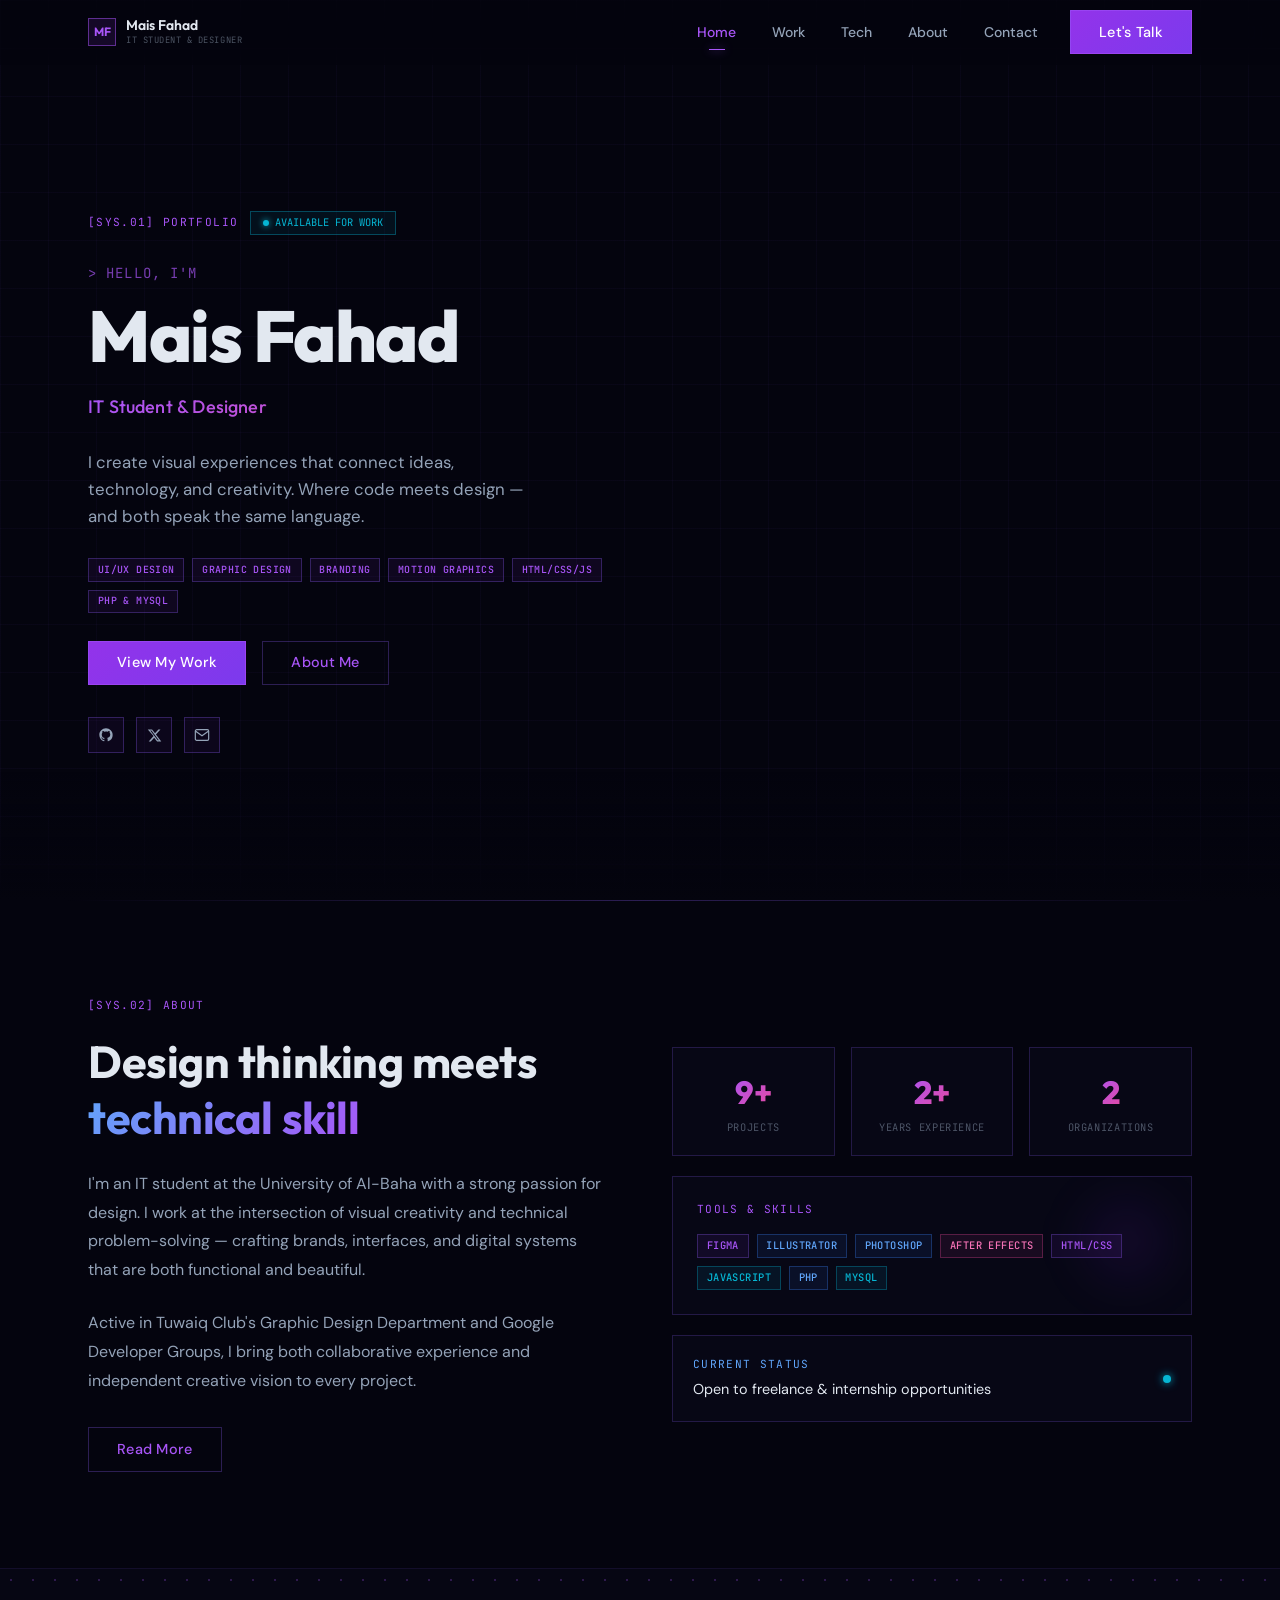
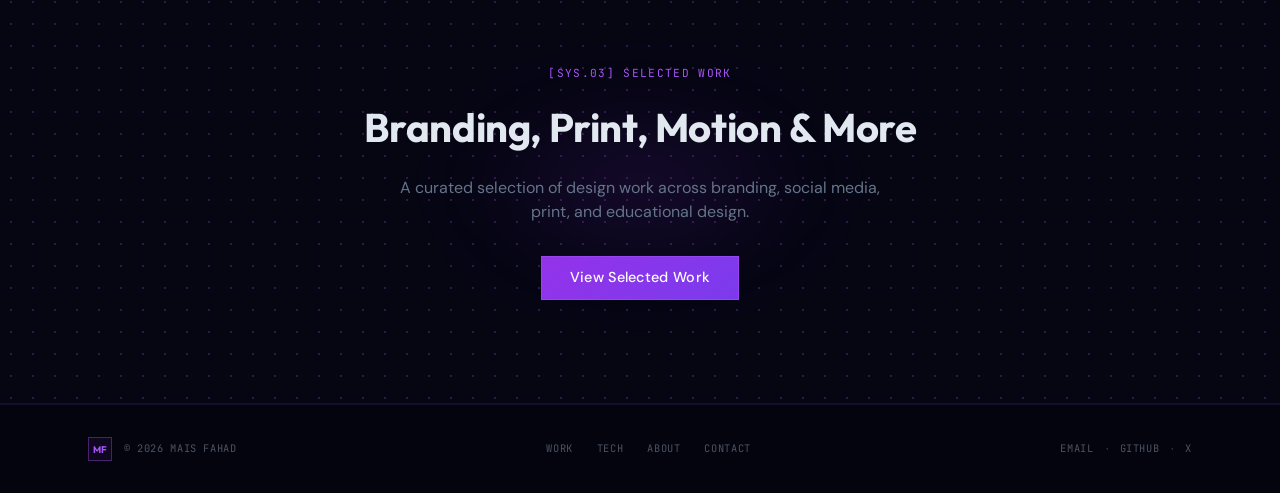
==== index.html @ eadaa285 "first" ====
<!DOCTYPE html>
<html lang="en">
  <head>
    <meta charset="UTF-8" />
    <meta name="viewport" content="width=device-width, initial-scale=1.0" />
    <title>Mais Fahad — IT Student & Designer</title>
    <link rel="stylesheet" href="css/style.css" />
  </head>
  <body data-page="home">
    <div class="site">
      <!-- Very subtle pixel grid over entire site -->
      <div class="site-grid" aria-hidden="true"></div>

      <!-- ===== NAVIGATION ===== -->
      <header class="nav" id="nav">
        <nav class="nav__inner">
          <a href="index.html" class="nav__logo">
            <div class="nav__logo-mark"><span>MF</span></div>
            <div class="nav__logo-text">
              <span class="nav__logo-name">Mais Fahad</span>
              <span class="label-mono nav__logo-role">IT STUDENT &amp; DESIGNER</span>
            </div>
          </a>

          <!-- Desktop links -->
          <div class="nav__links">
            <a href="index.html" class="nav__link is-active">Home</a>
            <a href="work.html" class="nav__link">Work</a>
            <a href="tech.html" class="nav__link">Tech</a>
            <a href="about.html" class="nav__link">About</a>
            <a href="contact.html" class="nav__link">Contact</a>
            <a href="contact.html" class="btn-primary nav__cta">Let's Talk</a>
          </div>

          <!-- Mobile hamburger -->
          <button class="nav__toggle" id="nav-toggle" aria-label="Toggle menu" aria-expanded="false" aria-controls="mobile-menu" type="button">
            <span class="nav__toggle-bar"></span>
            <span class="nav__toggle-bar"></span>
            <span class="nav__toggle-bar"></span>
          </button>
        </nav>

        <!-- Mobile menu (opened by the hamburger) -->
        <div class="nav__mobile" id="mobile-menu">
          <a href="index.html" class="nav__mobile-link is-active">Home</a>
          <a href="work.html" class="nav__mobile-link">Work</a>
          <a href="tech.html" class="nav__mobile-link">Tech</a>
          <a href="about.html" class="nav__mobile-link">About</a>
          <a href="contact.html" class="nav__mobile-link">Contact</a>
        </div>
      </header>

      <!-- ===== PAGE CONTENT ===== -->
      <main class="site-main page-enter">
<!-- ===== HERO ===== -->
<section class="home-hero">
  <div class="home-hero__inner">
    <!-- Left: text -->
    <div class="home-hero__text">
      <div class="home-hero__eyebrow">
        <span class="section-label">[SYS.01] PORTFOLIO</span>
        <span class="home-hero__badge">
          <span class="home-hero__badge-dot"></span>
          AVAILABLE FOR WORK
        </span>
      </div>

      <div>
        <div class="home-hero__hello">&gt; HELLO, I'M</div>
        <h1 class="home-hero__title">Mais Fahad</h1>
        <div class="home-hero__role">IT Student &amp; Designer</div>
      </div>

      <p class="home-hero__intro">
        I create visual experiences that connect ideas, technology, and creativity.
        Where code meets design — and both speak the same language.
      </p>

      <div class="home-hero__skills">
          <span class="tag home-hero__skill">UI/UX Design</span>
          <span class="tag home-hero__skill">Graphic Design</span>
          <span class="tag home-hero__skill">Branding</span>
          <span class="tag home-hero__skill">Motion Graphics</span>
          <span class="tag home-hero__skill">HTML/CSS/JS</span>
          <span class="tag home-hero__skill">PHP &amp; MySQL</span>
      </div>

      <div class="home-hero__actions">
        <a href="work.html" class="btn-primary">View My Work</a>
        <a href="about.html" class="btn-ghost">About Me</a>
      </div>

      <div class="home-hero__socials">
        <a href="https://github.com/miishooo" target="_blank" rel="noopener noreferrer" aria-label="GitHub" class="home-social">
          <svg width="16" height="16" viewBox="0 0 24 24" fill="currentColor">
            <path d="M12 2C6.48 2 2 6.48 2 12c0 4.42 2.87 8.17 6.84 9.49.5.09.68-.22.68-.48v-1.7c-2.78.6-3.37-1.34-3.37-1.34-.46-1.16-1.11-1.47-1.11-1.47-.91-.62.07-.61.07-.61 1 .07 1.53 1.03 1.53 1.03.89 1.52 2.34 1.08 2.91.83.09-.65.35-1.08.63-1.33-2.22-.25-4.55-1.11-4.55-4.94 0-1.09.39-1.98 1.03-2.68-.1-.25-.45-1.27.1-2.64 0 0 .84-.27 2.75 1.02A9.56 9.56 0 0 1 12 6.8c.85 0 1.71.11 2.51.33 1.91-1.29 2.75-1.02 2.75-1.02.55 1.37.2 2.39.1 2.64.64.7 1.03 1.59 1.03 2.68 0 3.84-2.34 4.68-4.57 4.93.36.31.68.92.68 1.85v2.74c0 .27.18.58.69.48A10.01 10.01 0 0 0 22 12c0-5.52-4.48-10-10-10z" />
          </svg>
        </a>
        <a href="https://x.com/it_miso07?s=11" target="_blank" rel="noopener noreferrer" aria-label="X (Twitter)" class="home-social">
          <svg width="15" height="15" viewBox="0 0 24 24" fill="currentColor">
            <path d="M18.244 2.25h3.308l-7.227 8.26 8.502 11.24H16.17l-4.714-6.231-5.401 6.231H2.742l7.73-8.835L1.254 2.25H8.08l4.713 6.231zm-1.161 17.52h1.833L7.084 4.126H5.117z" />
          </svg>
        </a>
        <a href="mailto:maeesfahad@gmail.com" target="_blank" rel="noopener noreferrer" aria-label="Email" class="home-social">
          <svg width="16" height="16" viewBox="0 0 24 24" fill="none" stroke="currentColor" stroke-width="1.8">
            <path d="M4 4h16c1.1 0 2 .9 2 2v12c0 1.1-.9 2-2 2H4c-1.1 0-2-.9-2-2V6c0-1.1.9-2 2-2z" />
            <polyline points="22,6 12,13 2,6" />
          </svg>
        </a>
      </div>
    </div>

    <!-- Right: halftone composition (hidden below 1024px) -->
    <div class="home-hero__art">
      <div class="blob" aria-hidden="true">
        <div class="blob__orb blob__orb--hero-1"></div>
        <div class="blob__orb blob__orb--hero-2"></div>
        <div class="blob__orb blob__orb--hero-3"></div>
        <div class="blob__orb blob__orb--hero-4"></div>
        <div class="blob__dots"></div>
        <svg class="blob__art" viewBox="0 0 600 600" preserveAspectRatio="xMidYMid slice" fill="none">
          <!-- Crosshair top-right -->
          <g stroke="rgba(168,85,247,0.45)" stroke-width="0.8">
            <circle cx="470" cy="110" r="18" />
            <line x1="448" y1="110" x2="436" y2="110" />
            <line x1="492" y1="110" x2="504" y2="110" />
            <line x1="470" y1="88" x2="470" y2="76" />
            <line x1="470" y1="132" x2="470" y2="144" />
          </g>
          <!-- Crosshair bottom-left -->
          <g stroke="rgba(59,130,246,0.35)" stroke-width="0.8">
            <circle cx="80" cy="490" r="12" />
            <line x1="64" y1="490" x2="56" y2="490" />
            <line x1="96" y1="490" x2="104" y2="490" />
            <line x1="80" y1="474" x2="80" y2="466" />
            <line x1="80" y1="506" x2="80" y2="514" />
          </g>
          <!-- Corner brackets -->
          <g stroke="rgba(236,72,153,0.4)" stroke-width="0.8">
            <polyline points="120,60 96,60 96,90" />
            <polyline points="510,420 534,420 534,450" />
          </g>
          <!-- Coordinate labels -->
          <text x="102" y="56" fill="rgba(168,85,247,0.45)" font-size="7.5" font-family="JetBrains Mono, monospace">[24.68°N // 46.72°E]</text>
          <text x="536" y="418" fill="rgba(236,72,153,0.4)" font-size="7.5" font-family="JetBrains Mono, monospace">SYS.ID_MF.01</text>
          <text x="86" y="522" fill="rgba(59,130,246,0.35)" font-size="7.5" font-family="JetBrains Mono, monospace">INIT::DESIGN</text>
          <!-- Plus accents -->
          <g stroke="rgba(251,191,36,0.55)" stroke-width="1.5">
            <line x1="215" y1="530" x2="225" y2="530" />
            <line x1="220" y1="525" x2="220" y2="535" />
          </g>
          <g stroke="rgba(249,115,22,0.5)" stroke-width="1.5">
            <line x1="545" y1="220" x2="555" y2="220" />
            <line x1="550" y1="215" x2="550" y2="225" />
          </g>
          <g stroke="rgba(251,191,36,0.4)" stroke-width="1.5">
            <line x1="38" y1="160" x2="46" y2="160" />
            <line x1="42" y1="156" x2="42" y2="164" />
          </g>
          <!-- Thin structural lines -->
          <line x1="0" y1="310" x2="60" y2="310" stroke="rgba(139,92,246,0.12)" stroke-width="1" />
          <line x1="540" y1="310" x2="600" y2="310" stroke="rgba(139,92,246,0.12)" stroke-width="1" />
          <line x1="460" y1="0" x2="460" y2="60" stroke="rgba(59,130,246,0.12)" stroke-width="1" />
          <line x1="460" y1="540" x2="460" y2="600" stroke="rgba(59,130,246,0.12)" stroke-width="1" />
          <!-- Small dots -->
          <circle cx="350" cy="540" r="2" fill="rgba(168,85,247,0.4)" />
          <circle cx="360" cy="540" r="2" fill="rgba(236,72,153,0.35)" />
          <circle cx="370" cy="540" r="2" fill="rgba(59,130,246,0.3)" />
          <circle cx="50" cy="260" r="2" fill="rgba(249,115,22,0.45)" />
        </svg>
      </div>

    </div>
  </div>

  <!-- Bottom fade -->
  <div class="home-hero__fade" aria-hidden="true"></div>
</section>

<!-- ===== DIVIDER ===== -->
<div class="thin-divider home-divider"></div>

<!-- ===== ABOUT PREVIEW ===== -->
<section class="home-about">
  <div class="home-about__grid">
    <div>
      <div class="section-label home-about__label">[SYS.02] ABOUT</div>
      <h2 class="home-heading home-about__title">
        Design thinking meets
        <span class="gradient-text-blue">technical skill</span>
      </h2>
      <p class="home-about__text home-about__text--first">
        I'm an IT student at the University of Al-Baha with a strong passion for design.
        I work at the intersection of visual creativity and technical problem-solving —
        crafting brands, interfaces, and digital systems that are both functional and beautiful.
      </p>
      <p class="home-about__text home-about__text--last">
        Active in Tuwaiq Club's Graphic Design Department and Google Developer Groups,
        I bring both collaborative experience and independent creative vision to every project.
      </p>
      <a href="about.html" class="btn-ghost home-about__more">Read More</a>
    </div>

    <!-- Stats + skills side -->
    <div class="home-about__side">
      <div class="home-stats">
          <div class="neon-card home-stat">
            <span class="home-stat__value">9+</span>
            <span class="label-mono">PROJECTS</span>
          </div>
          <div class="neon-card home-stat">
            <span class="home-stat__value">2+</span>
            <span class="label-mono">YEARS EXPERIENCE</span>
          </div>
          <div class="neon-card home-stat">
            <span class="home-stat__value">2</span>
            <span class="label-mono">ORGANIZATIONS</span>
          </div>
      </div>

      <div class="neon-card home-tools">
        <div class="home-tools__glow" aria-hidden="true"></div>
        <div class="section-label home-tools__label">TOOLS &amp; SKILLS</div>
        <div class="home-tools__list">
            <span class="tag">Figma</span>
            <span class="tag tag-blue">Illustrator</span>
            <span class="tag tag-blue">Photoshop</span>
            <span class="tag tag-pink">After Effects</span>
            <span class="tag">HTML/CSS</span>
            <span class="tag tag-cyan">JavaScript</span>
            <span class="tag tag-blue">PHP</span>
            <span class="tag tag-cyan">MySQL</span>
        </div>
      </div>

      <div class="neon-card neon-card-blue home-status">
        <div>
          <div class="section-label home-status__label">CURRENT STATUS</div>
          <span class="home-status__text">Open to freelance &amp; internship opportunities</span>
        </div>
        <div class="home-status__dot"></div>
      </div>
    </div>
  </div>
</section>

<!-- ===== WORK PREVIEW CTA ===== -->
<section class="home-cta">
  <div class="home-cta__dots" aria-hidden="true"></div>
  <div class="home-cta__glow" aria-hidden="true"></div>
  <div class="home-cta__inner">
    <div class="section-label home-cta__label">[SYS.03] SELECTED WORK</div>
    <h2 class="home-heading home-cta__title">Branding, Print, Motion &amp; More</h2>
    <p class="home-cta__text">
      A curated selection of design work across branding, social media, print, and educational design.
    </p>
    <a href="work.html" class="btn-primary home-cta__button">View Selected Work</a>
  </div>
</section>
      </main>

      <!-- ===== FOOTER ===== -->
      <footer class="footer">
        <div class="footer__inner">
          <div class="footer__brand">
            <div class="footer__logo-mark"><span>MF</span></div>
            <span class="label-mono">© 2026 MAIS FAHAD</span>
          </div>

          <div class="footer__nav">
            <a href="work.html" class="label-mono">WORK</a>
            <a href="tech.html" class="label-mono">TECH</a>
            <a href="about.html" class="label-mono">ABOUT</a>
            <a href="contact.html" class="label-mono">CONTACT</a>
          </div>

          <div class="footer__social">
            <a href="mailto:maeesfahad@gmail.com" class="label-mono">EMAIL</a>
            <span class="footer__sep">·</span>
            <a href="https://github.com/miishooo" target="_blank" rel="noopener noreferrer" class="label-mono">GITHUB</a>
            <span class="footer__sep">·</span>
            <a href="https://x.com/it_miso07?s=11" target="_blank" rel="noopener noreferrer" class="label-mono">X</a>
          </div>
        </div>
      </footer>
    </div>

    <script src="js/script.js"></script>
  </body>
</html>
---- css/style.css ----
/* ==========================================================================
   MAIS FAHAD — PORTFOLIO
   Single stylesheet for every page.

   TABLE OF CONTENTS
   1. Fonts
   2. Design tokens (colors, fonts)  <- edit colors here
   3. Reset
   4. Base elements
   5. Shared components (cards, buttons, tags, labels, gradients, halftone)
   6. Layout shell (site wrapper, nav, footer, halftone blob)
   7. Page: Home
   8. Page: Work
   9. Page: Project (case study)
  10. Page: Tech
  11. Page: About
  12. Page: Contact
  13. Page: 404
   ========================================================================== */

/* 1. FONTS ================================================================ */
@import url('https://fonts.googleapis.com/css2?family=Outfit:wght@300;400;500;600;700;800&family=DM+Sans:opsz,wght@9..40,300;9..40,400;9..40,500;9..40,600&family=JetBrains+Mono:wght@400;500&display=swap');

/* 2. DESIGN TOKENS ======================================================== */
:root {
  --font-display: 'Outfit', sans-serif;
  --font-sans: 'DM Sans', sans-serif;
  --font-mono: 'JetBrains Mono', monospace;

  --color-bg: #04040e;
  --color-surface: #090919;
  --color-surface-2: #0e0e24;

  --color-purple: #9333ea;
  --color-purple-light: #a855f7;
  --color-pink: #ec4899;
  --color-pink-light: #f472b6;
  --color-blue: #3b82f6;
  --color-blue-light: #60a5fa;
  --color-cyan: #06b6d4;
  --color-orange: #f97316;
  --color-yellow: #fbbf24;

  --color-text: #e2e8f0;
  --color-dim: #94a3b8;
  --color-muted: #475569;
  --color-border: #1e1b40;

  --ease-default: cubic-bezier(0.4, 0, 0.2, 1);
}

/* Project color themes. Add a matching selector here when adding a new color
   to the project data. JavaScript selects themes without writing inline CSS. */
[data-c1="#9333ea"] { --c1: #9333ea; --c1-rgb: 147, 51, 234; }
[data-c1="#3b82f6"] { --c1: #3b82f6; --c1-rgb: 59, 130, 246; }
[data-c1="#7c3aed"] { --c1: #7c3aed; --c1-rgb: 124, 58, 237; }
[data-c1="#f97316"] { --c1: #f97316; --c1-rgb: 249, 115, 22; }
[data-c1="#a855f7"] { --c1: #a855f7; --c1-rgb: 168, 85, 247; }
[data-c1="#ec4899"] { --c1: #ec4899; --c1-rgb: 236, 72, 153; }
[data-c1="#06b6d4"] { --c1: #06b6d4; --c1-rgb: 6, 182, 212; }
[data-c2="#ec4899"] { --c2: #ec4899; --c2-rgb: 236, 72, 153; }
[data-c2="#06b6d4"] { --c2: #06b6d4; --c2-rgb: 6, 182, 212; }
[data-c2="#3b82f6"] { --c2: #3b82f6; --c2-rgb: 59, 130, 246; }
[data-c2="#fbbf24"] { --c2: #fbbf24; --c2-rgb: 251, 191, 36; }
[data-c2="#a855f7"] { --c2: #a855f7; --c2-rgb: 168, 85, 247; }
[data-c2="#9333ea"] { --c2: #9333ea; --c2-rgb: 147, 51, 234; }
[data-o="#9333ea"] { --o: #9333ea; --o-rgb: 147, 51, 234; }
[data-o="#3b82f6"] { --o: #3b82f6; --o-rgb: 59, 130, 246; }
[data-o="#06b6d4"] { --o: #06b6d4; --o-rgb: 6, 182, 212; }
[data-accent="#9333ea"] { --accent: #9333ea; --accent-rgb: 147, 51, 234; }
[data-accent="#3b82f6"] { --accent: #3b82f6; --accent-rgb: 59, 130, 246; }
[data-accent="#7c3aed"] { --accent: #7c3aed; --accent-rgb: 124, 58, 237; }
[data-accent="#f97316"] { --accent: #f97316; --accent-rgb: 249, 115, 22; }
[data-accent="#a855f7"] { --accent: #a855f7; --accent-rgb: 168, 85, 247; }
[data-accent="#ec4899"] { --accent: #ec4899; --accent-rgb: 236, 72, 153; }
[data-accent="#06b6d4"] { --accent: #06b6d4; --accent-rgb: 6, 182, 212; }
[data-accent="#fbbf24"] { --accent: #fbbf24; --accent-rgb: 251, 191, 36; }
[data-accent="#60a5fa"] { --accent: #60a5fa; --accent-rgb: 96, 165, 250; }
[data-b="#9333ea"] { --b: #9333ea; --b-rgb: 147, 51, 234; }
[data-b="#3b82f6"] { --b: #3b82f6; --b-rgb: 59, 130, 246; }
[data-b="#7c3aed"] { --b: #7c3aed; --b-rgb: 124, 58, 237; }
[data-b="#f97316"] { --b: #f97316; --b-rgb: 249, 115, 22; }
[data-b="#a855f7"] { --b: #a855f7; --b-rgb: 168, 85, 247; }
[data-b="#ec4899"] { --b: #ec4899; --b-rgb: 236, 72, 153; }
[data-b="#06b6d4"] { --b: #06b6d4; --b-rgb: 6, 182, 212; }
[data-b="#7A8C6E"] { --b: #7A8C6E; --b-rgb: 122, 140, 110; }
[data-a="#ec4899"] { --a: #ec4899; --a-rgb: 236, 72, 153; }
[data-a="#06b6d4"] { --a: #06b6d4; --a-rgb: 6, 182, 212; }
[data-a="#3b82f6"] { --a: #3b82f6; --a-rgb: 59, 130, 246; }
[data-a="#fbbf24"] { --a: #fbbf24; --a-rgb: 251, 191, 36; }
[data-a="#a855f7"] { --a: #a855f7; --a-rgb: 168, 85, 247; }
[data-a="#9333ea"] { --a: #9333ea; --a-rgb: 147, 51, 234; }
[data-a="#3D4A32"] { --a: #3D4A32; --a-rgb: 61, 74, 50; }
[data-swatch="#7A8C6E"] { --swatch: #7A8C6E; }
[data-swatch="#D4C4A0"] { --swatch: #D4C4A0; }
[data-swatch="#3D4A32"] { --swatch: #3D4A32; }
[data-swatch="#E8B4A0"] { --swatch: #E8B4A0; }
[data-swatch="#F5EDD8"] { --swatch: #F5EDD8; }

/* 3. RESET ================================================================ */
*,
*::before,
*::after,
::backdrop {
  box-sizing: border-box;
  border: 0 solid;
  margin: 0;
  padding: 0;
}

html {
  -webkit-text-size-adjust: 100%;
  tab-size: 4;
  line-height: 1.5;
  font-family: var(--font-sans);
  -webkit-tap-highlight-color: transparent;
  scroll-behavior: smooth;
}

h1, h2, h3, h4, h5, h6 {
  font-size: inherit;
  font-weight: inherit;
}

a {
  color: inherit;
  text-decoration: inherit;
}

b, strong { font-weight: bolder; }

ol, ul, menu { list-style: none; }

img, svg, video, canvas, audio, iframe, embed, object {
  display: block;
  vertical-align: middle;
}

img, video {
  max-width: 100%;
  height: auto;
}

button, input, select, optgroup, textarea {
  font: inherit;
  font-feature-settings: inherit;
  font-variation-settings: inherit;
  letter-spacing: inherit;
  color: inherit;
  opacity: 1;
  background-color: transparent;
  border-radius: 0;
}

button, input[type='button'], input[type='reset'], input[type='submit'] {
  appearance: button;
}

::placeholder {
  opacity: 1;
  color: color-mix(in oklab, currentcolor 50%, transparent);
}

textarea { resize: vertical; }

[hidden] { display: none !important; }

/* 4. BASE ELEMENTS ======================================================== */
body {
  background-color: #04040e;
  color: #e2e8f0;
  font-family: 'DM Sans', sans-serif;
  -webkit-font-smoothing: antialiased;
  -moz-osx-font-smoothing: grayscale;
  overflow-x: hidden;
}

::-webkit-scrollbar { width: 3px; }
::-webkit-scrollbar-track { background: #04040e; }
::-webkit-scrollbar-thumb {
  background: rgba(147, 51, 234, 0.5);
  border-radius: 2px;
}

/* 5. SHARED COMPONENTS ==================================================== */
.halftone {
  background-image: radial-gradient(circle, rgba(168, 85, 247, 0.38) 1px, transparent 1px);
  background-size: 20px 20px;
}

.halftone-sm {
  background-image: radial-gradient(circle, rgba(168, 85, 247, 0.25) 1px, transparent 1px);
  background-size: 13px 13px;
}

.halftone-blue {
  background-image: radial-gradient(circle, rgba(59, 130, 246, 0.3) 1px, transparent 1px);
  background-size: 16px 16px;
}

.halftone-pink {
  background-image: radial-gradient(circle, rgba(236, 72, 153, 0.25) 1px, transparent 1px);
  background-size: 18px 18px;
}

.pixel-grid {
  background-image:
    linear-gradient(rgba(139, 92, 246, 0.05) 1px, transparent 1px),
    linear-gradient(90deg, rgba(139, 92, 246, 0.05) 1px, transparent 1px);
  background-size: 48px 48px;
}

.scanlines::after {
  content: '';
  position: absolute;
  inset: 0;
  background: repeating-linear-gradient(
    0deg,
    transparent,
    transparent 3px,
    rgba(0, 0, 0, 0.05) 3px,
    rgba(0, 0, 0, 0.05) 4px
  );
  pointer-events: none;
  z-index: 1;
}

.neon-card {
  border: 1px solid rgba(139, 92, 246, 0.22);
  background: rgba(9, 9, 25, 0.75);
  backdrop-filter: blur(4px);
  transition: border-color 0.3s ease, box-shadow 0.3s ease;
}

.neon-card:hover {
  border-color: rgba(168, 85, 247, 0.5);
  box-shadow: 0 0 28px rgba(147, 51, 234, 0.14), inset 0 0 28px rgba(147, 51, 234, 0.04);
}

.neon-card-pink:hover {
  border-color: rgba(236, 72, 153, 0.5);
  box-shadow: 0 0 28px rgba(236, 72, 153, 0.14), inset 0 0 28px rgba(236, 72, 153, 0.04);
}

.neon-card-blue:hover {
  border-color: rgba(59, 130, 246, 0.5);
  box-shadow: 0 0 28px rgba(59, 130, 246, 0.14), inset 0 0 28px rgba(59, 130, 246, 0.04);
}

.btn-primary {
  background: linear-gradient(135deg, #9333ea 0%, #7c3aed 100%);
  border: 1px solid rgba(168, 85, 247, 0.5);
  color: #fff;
  font-family: 'DM Sans', sans-serif;
  font-weight: 500;
  padding: 0.65rem 1.75rem;
  font-size: 0.9rem;
  letter-spacing: 0.02em;
  transition: all 0.25s ease;
  position: relative;
  overflow: hidden;
}

.btn-primary::after {
  content: '';
  position: absolute;
  inset: 0;
  background: linear-gradient(135deg, transparent 0%, rgba(255, 255, 255, 0.07) 100%);
  opacity: 0;
  transition: opacity 0.25s ease;
}

.btn-primary:hover {
  box-shadow: 0 0 20px rgba(147, 51, 234, 0.45), 0 0 40px rgba(147, 51, 234, 0.2);
  transform: translateY(-1px);
}

.btn-primary:hover::after { opacity: 1; }

.btn-ghost {
  border: 1px solid rgba(139, 92, 246, 0.3);
  color: #a855f7;
  background: transparent;
  font-family: 'DM Sans', sans-serif;
  font-weight: 500;
  padding: 0.65rem 1.75rem;
  font-size: 0.9rem;
  letter-spacing: 0.02em;
  transition: all 0.25s ease;
}

.btn-ghost:hover {
  border-color: rgba(168, 85, 247, 0.6);
  background: rgba(147, 51, 234, 0.1);
  box-shadow: 0 0 16px rgba(147, 51, 234, 0.2);
}

.tag {
  font-family: 'JetBrains Mono', monospace;
  font-size: 0.65rem;
  font-weight: 500;
  padding: 0.2rem 0.55rem;
  border: 1px solid rgba(139, 92, 246, 0.3);
  color: #a855f7;
  background: rgba(147, 51, 234, 0.08);
  letter-spacing: 0.04em;
  text-transform: uppercase;
}

.tag-blue {
  border-color: rgba(59, 130, 246, 0.3);
  color: #60a5fa;
  background: rgba(59, 130, 246, 0.08);
}

.tag-pink {
  border-color: rgba(236, 72, 153, 0.3);
  color: #f472b6;
  background: rgba(236, 72, 153, 0.08);
}

.tag-cyan {
  border-color: rgba(6, 182, 212, 0.3);
  color: #06b6d4;
  background: rgba(6, 182, 212, 0.08);
}

.label-mono {
  font-family: 'JetBrains Mono', monospace;
  font-size: 0.65rem;
  color: rgba(148, 163, 184, 0.5);
  letter-spacing: 0.06em;
  text-transform: uppercase;
}

.section-label {
  font-family: 'JetBrains Mono', monospace;
  font-size: 0.7rem;
  color: #a855f7;
  letter-spacing: 0.12em;
  text-transform: uppercase;
}

.gradient-text-purple {
  background: linear-gradient(135deg, #a855f7 0%, #ec4899 100%);
  -webkit-background-clip: text;
  -webkit-text-fill-color: transparent;
  background-clip: text;
}

.gradient-text-blue {
  background: linear-gradient(135deg, #60a5fa 0%, #a855f7 100%);
  -webkit-background-clip: text;
  -webkit-text-fill-color: transparent;
  background-clip: text;
}

.thin-divider {
  height: 1px;
  background: linear-gradient(90deg, transparent, rgba(139, 92, 246, 0.3), transparent);
}

.page-enter { animation: pageEnter 0.4s ease forwards; }

@keyframes pageEnter {
  from { opacity: 0; transform: translateY(12px); }
  to { opacity: 1; transform: translateY(0); }
}

@keyframes pulse {
  0%, 100% { opacity: 1; }
  50% { opacity: 0.4; }
}

@keyframes spin {
  to { transform: rotate(360deg); }
}

/* 6. LAYOUT SHELL ========================================================= */
.site {
  min-height: 100vh;
  display: flex;
  flex-direction: column;
  background: #04040e;
}

.site-grid {
  position: fixed;
  inset: 0;
  pointer-events: none;
  z-index: 0;
  background-image:
    linear-gradient(rgba(139, 92, 246, 0.04) 1px, transparent 1px),
    linear-gradient(90deg, rgba(139, 92, 246, 0.04) 1px, transparent 1px);
  background-size: 48px 48px;
}

.site-main {
  position: relative;
  z-index: 10;
  flex: 1 1 0%;
}

/* ---- Nav ---- */
.nav {
  position: fixed;
  top: 0;
  left: 0;
  right: 0;
  z-index: 50;
  background: rgba(4, 4, 14, 0.6);
  backdrop-filter: blur(16px);
  border-bottom: 1px solid transparent;
  transition: all 0.3s var(--ease-default);
}

.nav.is-scrolled {
  background: rgba(4, 4, 14, 0.9);
  border-bottom-color: rgba(139, 92, 246, 0.18);
}

.nav__inner {
  max-width: 72rem;
  margin: 0 auto;
  padding: 0 1.5rem;
  height: 4rem;
  display: flex;
  align-items: center;
  justify-content: space-between;
}

.nav__logo {
  display: flex;
  align-items: center;
  gap: 0.625rem;
}

.nav__logo-mark {
  width: 1.75rem;
  height: 1.75rem;
  display: flex;
  align-items: center;
  justify-content: center;
  border: 1px solid rgba(168, 85, 247, 0.5);
  background: rgba(147, 51, 234, 0.12);
}

.nav__logo-mark span {
  font-family: Outfit, sans-serif;
  color: #a855f7;
  font-size: 0.75rem;
  line-height: calc(4 / 3);
  font-weight: 700;
}

.nav__logo-text {
  display: flex;
  flex-direction: column;
}

.nav__logo-name {
  font-family: Outfit, sans-serif;
  color: #e2e8f0;
  font-size: 0.875rem;
  line-height: 1.25;
  font-weight: 600;
}

.nav__logo-role {
  font-size: 0.55rem;
}

.nav__links {
  display: none;
  align-items: center;
  gap: 0.25rem;
}

.nav__link {
  position: relative;
  padding: 0.5rem 1rem;
  font-family: 'DM Sans', sans-serif;
  font-size: 0.875rem;
  line-height: calc(10 / 7);
  font-weight: 500;
  color: #94a3b8;
  transition: all 0.2s var(--ease-default);
}

.nav__link:hover { color: #e2e8f0; }

.nav__link.is-active,
.nav__link.is-active:hover { color: #a855f7; }

.nav__link.is-active::after {
  content: '';
  position: absolute;
  bottom: 0;
  left: 50%;
  transform: translateX(-50%);
  width: 1rem;
  height: 1px;
  background: #a855f7;
  box-shadow: 0 0 8px rgba(168, 85, 247, 0.8);
}

.nav__cta {
  margin-left: 0.75rem;
  font-size: 0.9rem;
  line-height: calc(10 / 7);
}

.nav__toggle {
  display: flex;
  flex-direction: column;
  gap: 0.375rem;
  padding: 0.5rem;
}

.nav__toggle-bar {
  display: block;
  width: 1.25rem;
  height: 1px;
  background: #e2e8f0;
  transition: all 0.2s var(--ease-default);
}

.nav.is-open .nav__toggle-bar:nth-child(1) { transform: rotate(45deg) translateY(6px); }
.nav.is-open .nav__toggle-bar:nth-child(2) { opacity: 0; }
.nav.is-open .nav__toggle-bar:nth-child(3) { transform: rotate(-45deg) translateY(-6px); }

.nav__mobile {
  display: none;
  flex-direction: column;
  gap: 0.25rem;
  padding: 0.5rem 1.5rem 1.5rem;
  background: rgba(4, 4, 14, 0.97);
  border-top: 1px solid rgba(139, 92, 246, 0.18);
}

.nav.is-open .nav__mobile { display: flex; }

.nav__mobile-link {
  padding: 0.75rem 1rem;
  font-family: 'DM Sans', sans-serif;
  font-size: 0.875rem;
  line-height: calc(10 / 7);
  font-weight: 500;
  border-left: 2px solid transparent;
  color: #94a3b8;
  transition: all 0.2s var(--ease-default);
}

.nav__mobile-link:hover {
  color: #e2e8f0;
  border-left-color: #475569;
}

.nav__mobile-link.is-active,
.nav__mobile-link.is-active:hover {
  border-left-color: #a855f7;
  color: #a855f7;
  background: rgba(147, 51, 234, 0.05);
}

@media (min-width: 768px) {
  .nav__links { display: flex; }
  .nav__toggle { display: none; }
  .nav__mobile,
  .nav.is-open .nav__mobile { display: none; }
}

/* ---- Footer ---- */
.footer {
  position: relative;
  z-index: 10;
  margin-top: auto;
  border-top: 1px solid rgba(139, 92, 246, 0.12);
}

.footer__inner {
  max-width: 72rem;
  margin: 0 auto;
  padding: 2rem 1.5rem;
  display: flex;
  flex-direction: column;
  align-items: center;
  justify-content: space-between;
  gap: 1rem;
}

.footer__brand,
.footer__social {
  display: flex;
  align-items: center;
  gap: 0.75rem;
}

.footer__nav {
  display: flex;
  align-items: center;
  gap: 1.5rem;
}

.footer__logo-mark {
  width: 1.5rem;
  height: 1.5rem;
  display: flex;
  align-items: center;
  justify-content: center;
  border: 1px solid rgba(168, 85, 247, 0.35);
  background: rgba(147, 51, 234, 0.08);
}

.footer__logo-mark span {
  font-family: Outfit, sans-serif;
  color: #a855f7;
  font-size: 0.6rem;
  line-height: calc(4 / 3);
  font-weight: 700;
}

.footer__sep {
  color: #475569;
  font-size: 0.75rem;
  line-height: calc(4 / 3);
}

@media (min-width: 640px) {
  .footer__inner { flex-direction: row; }
}

/* ---- Halftone blob (decorative background art) ---- */
.blob {
  position: relative;
  overflow: hidden;
}

.blob__orb {
  position: absolute;
  border-radius: 9999px;
}

.blob__orb--hero-1 {
  width: 420px; height: 420px; top: 5%; left: 15%;
  background: radial-gradient(circle, rgba(147, 51, 234, 0.35) 0%, transparent 70%);
  filter: blur(60px);
}
.blob__orb--hero-2 {
  width: 320px; height: 320px; top: 30%; left: 45%;
  background: radial-gradient(circle, rgba(236, 72, 153, 0.25) 0%, transparent 70%);
  filter: blur(50px);
}
.blob__orb--hero-3 {
  width: 280px; height: 280px; top: 50%; left: 5%;
  background: radial-gradient(circle, rgba(59, 130, 246, 0.22) 0%, transparent 70%);
  filter: blur(55px);
}
.blob__orb--hero-4 {
  width: 120px; height: 120px; top: 15%; left: 70%;
  background: radial-gradient(circle, rgba(249, 115, 22, 0.18) 0%, transparent 70%);
  filter: blur(35px);
}
.blob__orb--contact-1 {
  width: 500px; height: 500px; top: -20%; right: -10%;
  background: radial-gradient(circle, rgba(147, 51, 234, 0.28) 0%, transparent 70%);
  filter: blur(80px);
}
.blob__orb--contact-2 {
  width: 350px; height: 350px; bottom: -10%; left: 10%;
  background: radial-gradient(circle, rgba(59, 130, 246, 0.2) 0%, transparent 70%);
  filter: blur(70px);
}
.blob__orb--subtle {
  width: 600px; height: 300px; top: 0; left: 50%; transform: translateX(-50%);
  background: radial-gradient(ellipse, rgba(147, 51, 234, 0.12) 0%, transparent 70%);
  filter: blur(60px);
}

.blob__dots {
  position: absolute;
  inset: 0;
  background-image: radial-gradient(circle, rgba(168, 85, 247, 0.32) 1px, transparent 1px);
  background-size: 22px 22px;
}

.blob__art {
  position: absolute;
  inset: 0;
  width: 100%;
  height: 100%;
  pointer-events: none;
}

.blob--fill {
  width: 100%;
  height: 100%;
}

/* ==========================================================================
   7. PAGE: HOME  (index.html)
   Sections: hero, divider, about preview, work CTA
   ========================================================================== */

/* ---- Hero ---- */
.home-hero {
  position: relative;
  min-height: 100vh;
  display: flex;
  align-items: center;
  overflow: hidden;
  padding-top: 4rem;
}

.home-hero__inner {
  position: relative;
  z-index: 10;
  width: 100%;
  max-width: 72rem;
  margin: 0 auto;
  padding: 5rem 1.5rem;
  display: grid;
  align-items: center;
  gap: 3rem;
}

.home-hero__text {
  display: flex;
  flex-direction: column;
  gap: 1.75rem;
}

.home-hero__eyebrow {
  display: flex;
  align-items: center;
  gap: 0.75rem;
}

.home-hero__badge {
  display: inline-flex;
  align-items: center;
  gap: 0.375rem;
  padding: 0.25rem 0.75rem;
  border: 1px solid rgba(6, 182, 212, 0.35);
  background: rgba(6, 182, 212, 0.07);
  color: #06b6d4;
  font-family: 'JetBrains Mono', monospace;
  font-size: 0.65rem;
  line-height: calc(4 / 3);
}

.home-hero__badge-dot,
.home-status__dot {
  border-radius: 9999px;
  background: #06b6d4;
  animation: pulse 2s infinite;
}

.home-hero__badge-dot {
  width: 0.375rem;
  height: 0.375rem;
  box-shadow: 0 0 6px #06b6d4;
}

.home-hero__hello {
  margin-bottom: 0.5rem;
  font-family: 'JetBrains Mono', monospace;
  font-size: 0.875rem;
  line-height: calc(10 / 7);
  color: rgba(168, 85, 247, 0.7);
  letter-spacing: 0.08em;
}

.home-hero__title {
  margin-bottom: 0.75rem;
  font-family: 'Outfit', sans-serif;
  font-size: clamp(2.8rem, 6vw, 4.5rem);
  font-weight: 800;
  line-height: 1.25;
  color: #e2e8f0;
  letter-spacing: -0.02em;
}

.home-hero__role {
  font-family: 'Outfit', sans-serif;
  font-size: 1.125rem;
  line-height: 1.5556;
  font-weight: 500;
  letter-spacing: 0.01em;
  background: linear-gradient(135deg, #a855f7 0%, #ec4899 100%);
  -webkit-background-clip: text;
  -webkit-text-fill-color: transparent;
  background-clip: text;
}

.home-hero__intro {
  max-width: 28rem;
  font-family: 'DM Sans', sans-serif;
  font-size: 1.05rem;
  line-height: 1.625;
  color: #94a3b8;
}

.home-hero__skills {
  display: flex;
  flex-wrap: wrap;
  gap: 0.5rem;
}

.home-hero__skill { font-size: 0.62rem; }

.home-hero__actions {
  display: flex;
  flex-wrap: wrap;
  align-items: center;
  gap: 1rem;
}

.home-hero__socials {
  display: flex;
  align-items: center;
  gap: 0.75rem;
  padding-top: 0.25rem;
}

/* Social icon buttons */
.home-social {
  width: 2.25rem;
  height: 2.25rem;
  display: flex;
  align-items: center;
  justify-content: center;
  border: 1px solid rgba(139, 92, 246, 0.3);
  background: rgba(147, 51, 234, 0.06);
  color: #94a3b8;
  transition: all 0.2s cubic-bezier(0.4, 0, 0.2, 1);
}

.home-social:hover {
  translate: 0 -0.125rem;
  border-color: rgba(168, 85, 247, 0.6);
  color: #a855f7;
  box-shadow: 0 0 14px rgba(147, 51, 234, 0.25);
}

/* Right column: halftone art (desktop only) */
.home-hero__art {
  position: relative;
  display: none;
  height: 540px;
}

/* Bottom fade into the page background */
.home-hero__fade {
  position: absolute;
  bottom: 0;
  left: 0;
  right: 0;
  height: 8rem;
  pointer-events: none;
  background: linear-gradient(to top, #04040e, transparent);
}

/* ---- Divider ---- */
.home-divider {
  margin-left: 1.5rem;
  margin-right: 1.5rem;
  max-width: 72rem;
}

/* ---- Shared heading style (about + CTA titles) ---- */
.home-heading {
  margin-bottom: 1.5rem;
  font-family: 'Outfit', sans-serif;
  font-weight: 700;
  line-height: 1.25;
  color: #e2e8f0;
  letter-spacing: -0.01em;
}

/* ---- About preview ---- */
.home-about {
  max-width: 72rem;
  margin: 0 auto;
  padding: 6rem 1.5rem;
}

.home-about__grid {
  display: grid;
  align-items: center;
  gap: 4rem;
}

.home-about__label { margin-bottom: 1.25rem; }

.home-about__title { font-size: clamp(2rem, 4vw, 2.8rem); }

.home-about__text {
  font-family: 'DM Sans', sans-serif;
  font-size: 1rem;
  line-height: 1.8;
  color: #94a3b8;
}

.home-about__text--first { margin-bottom: 1.5rem; }
.home-about__text--last { margin-bottom: 2rem; }

.home-about__more { display: inline-block; }

.home-about__side {
  display: flex;
  flex-direction: column;
  gap: 1.25rem;
}

/* Stats */
.home-stats {
  display: grid;
  grid-template-columns: repeat(3, minmax(0, 1fr));
  gap: 1rem;
}

.home-stat {
  padding: 1.25rem;
  display: flex;
  flex-direction: column;
  align-items: center;
  text-align: center;
}

.home-stat__value {
  display: block;
  margin-bottom: 0.25rem;
  font-family: 'Outfit', sans-serif;
  font-size: 2rem;
  font-weight: 800;
  background: linear-gradient(135deg, #a855f7 0%, #ec4899 100%);
  -webkit-background-clip: text;
  -webkit-text-fill-color: transparent;
  background-clip: text;
}

/* Tools & skills card */
.home-tools {
  position: relative;
  overflow: hidden;
  padding: 1.5rem;
}

.home-tools__glow {
  position: absolute;
  top: 0;
  right: 0;
  width: 8rem;
  height: 8rem;
  border-radius: 9999px;
  pointer-events: none;
  background: radial-gradient(circle, rgba(147, 51, 234, 0.12) 0%, transparent 70%);
  filter: blur(20px);
}

.home-tools__label { margin-bottom: 1rem; }

.home-tools__list {
  display: flex;
  flex-wrap: wrap;
  gap: 0.5rem;
}

/* Current status card */
.home-status {
  padding: 1.25rem;
  display: flex;
  align-items: center;
  justify-content: space-between;
}

.home-status__label {
  margin-bottom: 0.25rem;
  color: #60a5fa;
}

.home-status__text {
  font-family: 'DM Sans', sans-serif;
  font-size: 0.9rem;
  color: #e2e8f0;
}

.home-status__dot {
  flex-shrink: 0;
  width: 0.5rem;
  height: 0.5rem;
  box-shadow: 0 0 8px #06b6d4;
}

/* ---- Work preview CTA ---- */
.home-cta {
  position: relative;
  overflow: hidden;
  padding: 6rem 0;
  background: rgba(9, 9, 25, 0.5);
  border-top: 1px solid rgba(139, 92, 246, 0.1);
  border-bottom: 1px solid rgba(139, 92, 246, 0.1);
}

.home-cta__dots {
  position: absolute;
  inset: 0;
  pointer-events: none;
  background-image: radial-gradient(circle, rgba(168, 85, 247, 0.25) 1px, transparent 1px);
  background-size: 22px 22px;
}

.home-cta__glow {
  position: absolute;
  top: 50%;
  left: 50%;
  translate: -50% -50%;
  width: 24rem;
  height: 12rem;
  pointer-events: none;
  background: radial-gradient(ellipse, rgba(147, 51, 234, 0.15) 0%, transparent 70%);
  filter: blur(40px);
}

.home-cta__inner {
  position: relative;
  z-index: 10;
  max-width: 72rem;
  margin: 0 auto;
  padding: 0 1.5rem;
  text-align: center;
}

.home-cta__label {
  display: flex;
  justify-content: center;
  margin-bottom: 1.25rem;
}

.home-cta__title { font-size: clamp(1.8rem, 3.5vw, 2.5rem); }

.home-cta__text {
  max-width: 32rem;
  margin: 0 auto 2rem;
  font-family: 'DM Sans', sans-serif;
  font-size: 1rem;
  color: #64748b;
}

.home-cta__button { display: inline-block; }

/* ---- Desktop (>= 1024px) ---- */
@media (min-width: 1024px) {
  .home-hero__inner {
    grid-template-columns: repeat(2, minmax(0, 1fr));
    gap: 0;
  }
  .home-hero__art { display: block; }
  .home-divider {
    margin-left: auto;
    margin-right: auto;
  }
  .home-about__grid { grid-template-columns: repeat(2, minmax(0, 1fr)); }
}

/* ==========================================================================
   8. PAGE: WORK
   Per-project colours arrive as custom properties set by js/script.js:
   --c1 / --c2 (project colours), --o (organisation colour), each with alpha
   variants such as --c1-30 (= colour + "30" hex alpha).
   ========================================================================== */

.work-page {
  max-width: 72rem;
  margin-left: auto;
  margin-right: auto;
  padding: 8rem 1.5rem;
}

/* ---- Header ---- */
.work-header {
  margin-bottom: 3.5rem;
}

.work-header__label {
  margin-bottom: 1.25rem;
}

.work-header__row {
  display: flex;
  flex-direction: column;
  justify-content: space-between;
  gap: 1.5rem;
}

.work-header__title {
  font-family: 'Outfit', sans-serif;
  font-size: clamp(2.2rem, 5vw, 3.5rem);
  font-weight: 800;
  color: #e2e8f0;
  letter-spacing: -0.02em;
  line-height: 1.25;
  margin-bottom: 0.75rem;
}

.work-header__text {
  font-family: 'DM Sans', sans-serif;
  font-size: 1rem;
  color: #64748b;
  max-width: 480px;
}

.work-header__count {
  color: #475569;
}

/* ---- Filter bar ---- */
.work-filters {
  display: flex;
  flex-wrap: wrap;
  gap: 0.5rem;
  margin-bottom: 3rem;
}

.work-filter {
  font-family: 'JetBrains Mono', monospace;
  font-size: 0.68rem;
  font-weight: 500;
  padding: 0.35rem 0.9rem;
  letter-spacing: 0.06em;
  text-transform: uppercase;
  border: 1px solid rgba(139, 92, 246, 0.22);
  background: rgba(9, 9, 25, 0.5);
  color: #64748b;
  box-shadow: none;
  transition: all 0.2s var(--ease-default);
}

.work-filter.is-active {
  border-color: rgba(168, 85, 247, 0.6);
  background: rgba(147, 51, 234, 0.15);
  color: #a855f7;
  box-shadow: 0 0 16px rgba(147, 51, 234, 0.2);
}

/* ---- Grid ---- */
.work-grid {
  display: grid;
  gap: 1.25rem;
  grid-template-columns: repeat(auto-fill, minmax(300px, 1fr));
}

.work-empty {
  text-align: center;
  padding: 6rem 0;
}

/* ---- Project card ---- */
.work-card {
  display: flex;
  flex-direction: column;
  overflow: hidden;
  text-decoration: none;
}

.work-card__thumb,
.work-placeholder__thumb {
  position: relative;
  overflow: hidden;
  aspect-ratio: 16 / 9;
}

/* Full-size layers inside the thumbnail */
.work-card__bg,
.work-card__dots,
.work-card__glow-wrap,
.work-card__hover,
.work-placeholder__dots,
.work-placeholder__center {
  position: absolute;
  inset: 0;
}

.work-card__bg {
  background: linear-gradient(135deg, rgba(var(--c1-rgb), calc(48 / 255)) 0%, rgba(var(--c2-rgb), calc(32 / 255)) 50%, rgba(4, 4, 14, 0.8) 100%);
  transition: scale 0.5s var(--ease-default);
}

.work-card__dots {
  background-image: radial-gradient(circle, rgba(var(--c1-rgb), calc(64 / 255)) 1px, transparent 1px);
  background-size: 18px 18px;
  opacity: 0.5;
}

.work-card__glow-wrap,
.work-card__hover,
.work-placeholder__center {
  display: flex;
  align-items: center;
  justify-content: center;
}

.work-card__glow {
  width: 120px;
  height: 120px;
  border-radius: 50%;
  background: radial-gradient(circle, rgba(var(--c1-rgb), calc(53 / 255)) 0%, transparent 70%);
  filter: blur(20px);
}

.work-card__corner {
  position: absolute;
  top: 0.75rem;
}

.work-card__corner--left { left: 0.75rem; }
.work-card__corner--right { right: 0.75rem; }

.work-card__corner-text {
  font-size: 0.6rem;
}

/* Hover overlay ("View Project") */
.work-card__hover {
  opacity: 0;
  transition: opacity 0.3s var(--ease-default);
}

.work-card__hover-text {
  padding: 0.5rem 1rem;
  font-size: 0.75rem;
  line-height: calc(4 / 3);
  font-weight: 500;
  font-family: 'DM Sans', sans-serif;
  background: rgba(4, 4, 14, 0.85);
  border: 1px solid rgba(var(--c1-rgb), calc(85 / 255));
  color: var(--c1);
  backdrop-filter: blur(4px);
}

.work-card__line {
  position: absolute;
  bottom: 0;
  left: 0;
  right: 0;
  height: 1px;
  background: linear-gradient(90deg, rgba(var(--c1-rgb), calc(128 / 255)), rgba(var(--c2-rgb), calc(128 / 255)));
}

/* Card body */
.work-card__body {
  padding: 1.25rem;
  display: flex;
  flex-direction: column;
  gap: 0.5rem;
}

.work-card__head {
  display: flex;
  align-items: flex-start;
  justify-content: space-between;
}

.work-card__title {
  font-family: 'Outfit', sans-serif;
  font-size: 1.05rem;
  font-weight: 600;
  line-height: 1.25;
  color: #e2e8f0;
}

.work-card__subtitle {
  font-family: 'DM Sans', sans-serif;
  font-size: 0.875rem;
  line-height: calc(10 / 7);
  color: #64748b;
}

.work-card__arrow {
  width: 1.5rem;
  height: 1.5rem;
  display: flex;
  align-items: center;
  justify-content: center;
  flex-shrink: 0;
  color: var(--c1);
  opacity: 0;
  transition: opacity 0.2s var(--ease-default);
}

/* Category · Organisation row */
.work-card__meta {
  display: flex;
  align-items: center;
  flex-wrap: wrap;
  gap: 0.5rem;
  padding-top: 0.25rem;
}

.work-tag {
  font-size: 0.6rem;
}

.work-card__category {
  border-color: rgba(var(--c1-rgb), calc(64 / 255));
  color: var(--c1);
  background: rgba(var(--c1-rgb), calc(13 / 255));
}

.work-org {
  border-color: rgba(var(--o-rgb), calc(53 / 255));
  color: var(--o);
  background: rgba(var(--o-rgb), calc(13 / 255));
}

.work-card__dot {
  color: rgba(71, 85, 105, 0.6);
  font-size: 0.55rem;
}

.work-card__dot--faint {
  color: rgba(71, 85, 105, 0.4);
}

@media (hover: hover) {
  .work-card:hover .work-card__bg { scale: 1.05; }
  .work-card:hover .work-card__hover,
  .work-card:hover .work-card__arrow { opacity: 1; }
}

/* ---- "Upcoming" placeholder card ---- */
.work-placeholder {
  display: flex;
  flex-direction: column;
  overflow: hidden;
  border: 1px dashed rgba(var(--o-rgb), calc(37 / 255));
  background: rgba(9, 9, 25, 0.3);
}

.work-placeholder__dots {
  background-image: radial-gradient(circle, rgba(var(--o-rgb), calc(21 / 255)) 1px, transparent 1px);
  background-size: 18px 18px;
}

.work-placeholder__badge {
  display: flex;
  align-items: center;
  gap: 0.5rem;
  border: 1px dashed rgba(var(--o-rgb), calc(48 / 255));
  padding: 0.4rem 0.8rem;
}

.work-placeholder__badge-text {
  color: rgba(var(--o-rgb), calc(80 / 255));
  font-size: 0.6rem;
  letter-spacing: 0.1em;
}

.work-placeholder__line {
  position: absolute;
  bottom: 0;
  left: 0;
  right: 0;
  height: 1px;
  background: linear-gradient(90deg, rgba(var(--o-rgb), calc(48 / 255)), transparent);
}

.work-placeholder__bar-title {
  height: 0.75rem;
  width: 8rem;
  background: rgba(var(--o-rgb), calc(18 / 255));
  border: 1px dashed rgba(var(--o-rgb), calc(32 / 255));
}

.work-placeholder__bar-tag {
  height: 1rem;
  width: 4rem;
  background: rgba(var(--o-rgb), calc(13 / 255));
  border: 1px dashed rgba(var(--o-rgb), calc(32 / 255));
}

/* The placeholder's meta row does not wrap */
.work-placeholder .work-card__meta {
  flex-wrap: nowrap;
}

/* ---- Work: responsive ---- */
@media (min-width: 1024px) {
  .work-header__row {
    flex-direction: row;
    align-items: flex-end;
  }
}

/* ==========================================================================
   9. PAGE: PROJECT (CASE STUDY)
   Project themes are selected with data attributes. All colors and RGB
   values are defined in the theme selectors near the top of this stylesheet.
   ========================================================================== */

.project-page {
  max-width: 72rem;
  margin-left: auto;
  margin-right: auto;
  padding: 8rem 1.5rem;
}

/* ---- Breadcrumb ---- */
.project-breadcrumb {
  display: flex;
  align-items: center;
  gap: 0.5rem;
  margin-bottom: 3rem;
}

.project-breadcrumb__link { color: #475569; }
.project-breadcrumb__sep { color: #2a1f4e; }
.project-breadcrumb__current { color: #a855f7; }

/* ---- Hero (title + meta) ---- */
.project-hero {
  display: grid;
  align-items: flex-end;
  gap: 3rem;
  margin-bottom: 5rem;
}

.project-hero__kicker {
  font-family: 'JetBrains Mono', monospace;
  font-size: 0.75rem;
  line-height: calc(4 / 3);
  margin-bottom: 0.75rem;
  color: var(--c1);
  letter-spacing: 0.1em;
  text-transform: uppercase;
}

.project-hero__kicker--florra { color: #ec4899; }

.project-hero__title {
  font-family: 'Outfit', sans-serif;
  font-weight: 800;
  line-height: 1.25;
}

.project-hero__title--florra {
  font-size: clamp(3rem, 7vw, 5.5rem);
  letter-spacing: -0.03em;
  margin-bottom: 1rem;
  background: linear-gradient(135deg, #e2e8f0 40%, #a855f7 100%);
  -webkit-background-clip: text;
  -webkit-text-fill-color: transparent;
  background-clip: text;
}

.project-hero__title--generic {
  font-size: clamp(2.5rem, 6vw, 4.5rem);
  letter-spacing: -0.02em;
  margin-bottom: 0.5rem;
  color: #e2e8f0;
}

.project-hero__subtitle {
  font-family: 'Outfit', sans-serif;
  font-size: 1.4rem;
  font-weight: 500;
  margin-bottom: 1rem;
  background: linear-gradient(135deg, var(--c1) 0%, var(--c2) 100%);
  -webkit-background-clip: text;
  -webkit-text-fill-color: transparent;
  background-clip: text;
}

.project-hero__text {
  font-family: 'DM Sans', sans-serif;
  font-size: 1.05rem;
  color: #94a3b8;
  max-width: 440px;
  line-height: 1.8;
}

/* ---- Meta list (role / type / tools / year) ---- */
.project-meta {
  display: flex;
  flex-direction: column;
}

.project-meta__row {
  display: flex;
  align-items: baseline;
  gap: 1rem;
  padding: 0.75rem 0;
  border-bottom: 1px solid rgba(139, 92, 246, 0.1);
}

.project-meta__label {
  width: 4rem;
  flex-shrink: 0;
}

.project-meta__value {
  font-family: 'DM Sans', sans-serif;
  font-size: 0.9rem;
  color: #e2e8f0;
}

/* ---- Banner ---- */
.project-banner {
  position: relative;
  width: 100%;
  margin-bottom: 5rem;
  overflow: hidden;
  aspect-ratio: 21 / 9;
}

.project-banner__bg,
.project-banner__dots,
.project-banner__layer {
  position: absolute;
  inset: 0;
}

.project-banner__bg {
  background: linear-gradient(135deg, rgba(var(--c1-rgb), calc(37 / 255)) 0%, rgba(var(--c2-rgb), calc(24 / 255)) 50%, rgba(4, 4, 14, 0.85) 100%);
}

.project-banner__dots {
  background-image: radial-gradient(circle, rgba(var(--c1-rgb), calc(53 / 255)) 1px, transparent 1px);
  background-size: 24px 24px;
}

.project-banner__layer {
  display: flex;
  align-items: center;
  justify-content: center;
}

.project-banner__glow {
  width: 300px;
  height: 300px;
  border-radius: 50%;
  background: radial-gradient(circle, rgba(var(--c1-rgb), calc(40 / 255)) 0%, transparent 70%);
  filter: blur(60px);
}

.project-banner__center { text-align: center; }

.project-banner__title {
  font-family: 'Outfit', sans-serif;
  font-size: 4rem;
  font-weight: 300;
  color: rgba(var(--c1-rgb), calc(144 / 255));
  letter-spacing: 0.3em;
  text-transform: uppercase;
}

.project-banner__subtitle {
  margin-top: 0.5rem;
  color: rgba(var(--c2-rgb), calc(112 / 255));
  letter-spacing: 0.18em;
}

.project-banner__corner {
  position: absolute;
  top: 1rem;
  font-size: 0.6rem;
}

.project-banner__corner--left { left: 1rem; }
.project-banner__corner--right { right: 1rem; }

.project-banner__line {
  position: absolute;
  bottom: 0;
  left: 0;
  right: 0;
  height: 1px;
  background: linear-gradient(90deg, transparent, rgba(var(--c1-rgb), calc(80 / 255)), transparent);
}

/* ---- Section cards ---- */
.project-sections {
  display: flex;
  flex-direction: column;
  gap: 2rem;
}

.project-section {
  position: relative;
  overflow: hidden;
  padding: 1.5rem;
}

/* The border colour is fixed per card (no purple hover border) */
.project-section,
.project-section:hover {
  border-color: rgba(var(--accent-rgb), calc(40 / 255));
}

.project-section__glow {
  position: absolute;
  top: 0;
  right: 0;
  width: 8rem;
  height: 8rem;
  pointer-events: none;
  background: radial-gradient(circle, rgba(var(--accent-rgb), calc(16 / 255)) 0%, transparent 70%);
  filter: blur(20px);
}

.project-section__label {
  margin-bottom: 1.25rem;
  color: var(--accent);
}

/* Body text */
.project-text {
  font-family: 'DM Sans', sans-serif;
  font-size: 0.95rem;
  color: #94a3b8;
  line-height: 1.8;
}

.project-text--overview { line-height: 1.9; }
.project-text--spaced { margin-bottom: 1rem; }
.project-text--gap-sm { margin-bottom: 1.25rem; }
.project-text--gap-md { margin-bottom: 1.5rem; }

/* ---- Florra: colour palette ---- */
.project-palette {
  display: flex;
  flex-wrap: wrap;
  gap: 1.25rem;
}

.project-swatch {
  display: flex;
  flex-direction: column;
  gap: 0.5rem;
}

.project-swatch__chip {
  width: 4rem;
  height: 4rem;
  background: var(--swatch);
  border: 1px solid rgba(255, 255, 255, 0.08);
}

.project-swatch__name {
  font-family: 'DM Sans', sans-serif;
  font-size: 0.8rem;
  color: #e2e8f0;
  font-weight: 500;
}

.project-swatch__hex {
  color: var(--swatch);
  font-size: 0.6rem;
}

/* ---- Florra: typography ---- */
.project-type-list {
  display: flex;
  flex-direction: column;
  gap: 1.5rem;
}

.project-type-row {
  display: flex;
  flex-direction: column;
  gap: 1rem;
  padding: 1rem 0;
  border-bottom: 1px solid rgba(139, 92, 246, 0.1);
}

.project-type-row__sample { flex: 1 1 0%; }

.project-type-row__name {
  font-family: 'Outfit', sans-serif;
  font-size: 1.8rem;
  color: #e2e8f0;
  font-weight: 400;
  letter-spacing: -0.01em;
}

.project-type-row__info {
  display: flex;
  flex-direction: column;
  gap: 0.25rem;
}

.project-type-row__role { color: #a855f7; }

/* ---- Florra: visual elements ---- */
.project-elements {
  display: grid;
  grid-template-columns: repeat(3, minmax(0, 1fr));
  gap: 0.75rem;
}

.project-element {
  padding: 0.625rem 0.75rem;
  text-align: center;
  border: 1px solid rgba(147, 51, 234, 0.2);
  background: rgba(9, 9, 25, 0.5);
}

.project-element__text {
  font-family: 'DM Sans', sans-serif;
  font-size: 0.78rem;
  color: #94a3b8;
}

/* ---- Mockup tiles (applications / deliverables) ---- */
.project-tiles {
  display: grid;
  grid-template-columns: repeat(2, minmax(0, 1fr));
  gap: 0.75rem;
}

.project-tile {
  position: relative;
  overflow: hidden;
  aspect-ratio: 4 / 3;
  border: 1px solid rgba(var(--b-rgb), calc(32 / 255));
  background: linear-gradient(135deg, rgba(var(--b-rgb), calc(20 / 255)) 0%, rgba(var(--a-rgb), calc(24 / 255)) 100%);
}

.project-tile--1 { background: linear-gradient(135deg, rgba(var(--b-rgb), calc(31 / 255)) 0%, rgba(var(--a-rgb), calc(24 / 255)) 100%); }
.project-tile--2 { background: linear-gradient(135deg, rgba(var(--b-rgb), calc(41 / 255)) 0%, rgba(var(--a-rgb), calc(24 / 255)) 100%); }

.project-tile__dots,
.project-tile__caption {
  position: absolute;
  inset: 0;
}

.project-tile__dots {
  background-image: radial-gradient(circle, rgba(var(--b-rgb), calc(34 / 255)) 1px, transparent 1px);
  background-size: 12px 12px;
}

.project-tile__caption {
  display: flex;
  align-items: flex-end;
  padding: 0.5rem;
}

.project-tile__label {
  font-size: 0.55rem;
  color: rgba(var(--b-rgb), calc(112 / 255));
}

/* ---- Florra: final identity ---- */
.project-final {
  position: relative;
  width: 100%;
  overflow: hidden;
  aspect-ratio: 16 / 6;
}

.project-final__bg,
.project-final__dots,
.project-final__center {
  position: absolute;
  inset: 0;
}

.project-final__bg {
  background: linear-gradient(135deg, rgba(122, 140, 110, 0.15) 0%, rgba(212, 196, 160, 0.1) 50%, rgba(61, 74, 50, 0.2) 100%);
}

.project-final__dots {
  background-image: radial-gradient(circle, rgba(212, 196, 160, 0.25) 1px, transparent 1px);
  background-size: 20px 20px;
}

.project-final__center {
  display: flex;
  align-items: center;
  justify-content: center;
}

.project-final__word {
  font-family: 'Outfit', sans-serif;
  font-size: 3.5rem;
  font-weight: 300;
  color: rgba(212, 196, 160, 0.5);
  letter-spacing: 0.4em;
  text-transform: uppercase;
}

.project-final__palette {
  position: absolute;
  bottom: 0.75rem;
  left: 0;
  right: 0;
  display: flex;
  justify-content: center;
  gap: 1rem;
}

.project-final__dot {
  width: 0.75rem;
  height: 0.75rem;
  background: var(--swatch);
}

/* ---- Generic: visual direction ---- */
.project-direction {
  position: relative;
  width: 100%;
  overflow: hidden;
  aspect-ratio: 21 / 6;
}

.project-direction__bg,
.project-direction__dots,
.project-direction__swatches {
  position: absolute;
  inset: 0;
}

.project-direction__bg {
  background: linear-gradient(135deg, rgba(var(--c1-rgb), calc(24 / 255)) 0%, rgba(var(--c2-rgb), calc(18 / 255)) 50%, rgba(4, 4, 14, 0.8) 100%);
}

.project-direction__dots {
  background-image: radial-gradient(circle, rgba(var(--c1-rgb), calc(48 / 255)) 1px, transparent 1px);
  background-size: 20px 20px;
}

.project-direction__swatches {
  display: flex;
  align-items: center;
  justify-content: center;
  gap: 16px;
}

.project-swatch-square {
  width: 60px;
  height: 60px;
  border: 1px solid rgba(var(--c1-rgb), calc(64 / 255));
}

.project-swatch-square--0 { background: linear-gradient(135deg, rgba(var(--c1-rgb), calc(48 / 255)) 0%, rgba(var(--c2-rgb), calc(36 / 255)) 100%); }
.project-swatch-square--1 { background: linear-gradient(135deg, rgba(var(--c1-rgb), calc(64 / 255)) 0%, rgba(var(--c2-rgb), calc(48 / 255)) 100%); }
.project-swatch-square--2 { background: linear-gradient(135deg, rgba(var(--c1-rgb), calc(80 / 255)) 0%, rgba(var(--c2-rgb), calc(60 / 255)) 100%); }

.project-direction__caption {
  position: absolute;
  bottom: 0.5rem;
  left: 1rem;
  font-size: 0.55rem;
  color: rgba(var(--c1-rgb), calc(96 / 255));
}

/* ---- Generic: "case study coming soon" card ---- */
.project-cta {
  display: flex;
  flex-direction: column;
  align-items: center;
  justify-content: space-between;
  gap: 1.5rem;
  padding: 2rem;
}

.project-cta,
.project-cta:hover {
  border-color: rgba(var(--c1-rgb), calc(37 / 255));
}

.project-cta__label {
  margin-bottom: 0.5rem;
  color: var(--c1);
}

.project-cta__text {
  font-family: 'DM Sans', sans-serif;
  font-size: 0.9rem;
  color: #64748b;
}

.project-cta__status {
  display: flex;
  align-items: center;
  gap: 0.5rem;
  flex-shrink: 0;
}

.project-cta__dot {
  width: 0.5rem;
  height: 0.5rem;
  border-radius: 9999px;
  background: var(--c1);
  opacity: 0.6;
}

.project-cta__status-text { color: rgba(var(--c1-rgb), calc(128 / 255)); }

/* ---- Previous / next navigation ---- */
.project-divider {
  margin: 4rem 0;
}

.project-nav {
  display: flex;
  justify-content: space-between;
}

.project-nav__link {
  display: flex;
  align-items: center;
  gap: 0.5rem;
}

/* ---- Not found ---- */
.project-missing {
  max-width: 72rem;
  margin-left: auto;
  margin-right: auto;
  padding: 12rem 1.5rem;
  text-align: center;
}

.project-missing__label { margin-bottom: 1rem; }

.project-missing__title {
  font-family: 'Outfit', sans-serif;
  font-size: 2rem;
  font-weight: 700;
  color: #e2e8f0;
  margin-bottom: 1rem;
}

.project-missing__link {
  display: inline-block;
  margin-top: 1rem;
}

/* ---- Project: responsive ---- */
@media (min-width: 640px) {
  .project-elements,
  .project-tiles {
    grid-template-columns: repeat(4, minmax(0, 1fr));
  }

  .project-type-row {
    flex-direction: row;
    align-items: center;
  }

  .project-type-row__info { text-align: right; }

  .project-cta { flex-direction: row; }
}

@media (min-width: 1024px) {
  .project-hero { grid-template-columns: repeat(2, minmax(0, 1fr)); }
}


/* ==========================================================================
   PAGE: TECH  (tech.html)
   ========================================================================== */

/* ---- Page container ---- */
.tech {
  max-width: 72rem;
  margin-left: auto;
  margin-right: auto;
  padding: 8rem 1.5rem;
}

/* ---- Header ---- */
.tech__header { margin-bottom: 4rem; }

.tech__eyebrow { margin-bottom: 1.25rem; }

.tech__title {
  font-family: 'Outfit', sans-serif;
  font-size: clamp(2.2rem, 5vw, 3.5rem);
  font-weight: 800;
  color: #e2e8f0;
  letter-spacing: -0.02em;
  line-height: 1.25;
  margin-bottom: 1rem;
}

.tech__intro {
  font-family: 'DM Sans', sans-serif;
  font-size: 1rem;
  color: #64748b;
  max-width: 540px;
}

/* ---- Project list ---- */
.tech__list {
  display: flex;
  flex-direction: column;
  gap: 2rem;
}

/* ---- Per-language colours (stack chips + preview dots) ---- */
.tech-color--orange { --c: #f97316; --c-rgb: 249, 115, 22; }
.tech-color--blue   { --c: #3b82f6; --c-rgb: 59, 130, 246; }
.tech-color--yellow { --c: #fbbf24; --c-rgb: 251, 191, 36; }
.tech-color--cyan   { --c: #06b6d4; --c-rgb: 6, 182, 212; }
.tech-color--purple { --c: #9333ea; --c-rgb: 147, 51, 234; }

/* ---- Project card (accent colour per project) ---- */
.tech-card--blue   { --accent: #3b82f6; --accent-rgb: 59, 130, 246; }
.tech-card--purple { --accent: #9333ea; --accent-rgb: 147, 51, 234; }

.tech-card {
  overflow: hidden;
}

/* accent border stays put on hover (only the glow shadow changes) */
.tech-card,
.tech-card:hover {
  border-color: rgba(var(--accent-rgb), 0.145);
}

.tech-card__grid {
  display: grid;
  gap: 0;
}

@media (min-width: 1024px) {
  .tech-card__grid { grid-template-columns: repeat(5, minmax(0, 1fr)); }
  .tech-card__visual { grid-column: span 2 / span 2; }
  .tech-card__info { grid-column: span 3 / span 3; }
}

/* ---- Visual panel ---- */
.tech-card__visual {
  position: relative;
  overflow: hidden;
  min-height: 280px;
}

.tech-card__visual-bg,
.tech-card__visual-dots,
.tech-card__visual-center {
  position: absolute;
  inset: 0;
}

.tech-card__visual-bg {
  background: linear-gradient(135deg, rgba(var(--accent-rgb), 0.125) 0%, rgba(4, 4, 14, 0.9) 100%);
}

.tech-card__visual-dots {
  background-image: radial-gradient(circle, rgba(var(--accent-rgb), 0.188) 1px, transparent 1px);
  background-size: 18px 18px;
}

.tech-card__glow {
  position: absolute;
  top: 50%;
  left: 50%;
  transform: translate(-50%, -50%);
  width: 200px;
  height: 200px;
  border-radius: 50%;
  background: radial-gradient(circle, rgba(var(--accent-rgb), 0.145) 0%, transparent 70%);
  filter: blur(40px);
}

.tech-card__visual-center {
  display: flex;
  flex-direction: column;
  align-items: center;
  justify-content: center;
  gap: 0.75rem;
  padding: 1.5rem;
}

.tech-card__code {
  color: rgba(var(--accent-rgb), 0.502);
  font-size: 0.6rem;
}

.tech-card__name {
  font-family: 'Outfit', sans-serif;
  font-size: 1.8rem;
  font-weight: 700;
  color: #e2e8f0;
  letter-spacing: -0.01em;
}

.tech-card__type {
  border-color: rgba(var(--accent-rgb), 0.251);
  color: var(--accent);
  background: rgba(var(--accent-rgb), 0.063);
}

.tech-card__dots {
  display: flex;
  gap: 0.375rem;
  margin-top: 0.5rem;
}

.tech-dot {
  width: 0.5rem;
  height: 0.5rem;
  border-radius: 9999px;
  background: var(--c);
  opacity: 0.8;
}

.tech-card__corner {
  position: absolute;
  top: 0.75rem;
  left: 0.75rem;
  font-size: 0.55rem;
}

.tech-card__rule-wrap {
  position: absolute;
  bottom: 0.75rem;
  left: 0.75rem;
  right: 0.75rem;
}

.tech-card__rule {
  height: 1px;
  background: linear-gradient(90deg, rgba(var(--accent-rgb), 0.376), transparent);
}

/* ---- Info panel ---- */
.tech-card__info {
  display: flex;
  flex-direction: column;
  gap: 1.5rem;
  padding: 2rem;
  border-left: 1px solid rgba(139, 92, 246, 0.1);
}

.tech-card__label { margin-bottom: 0.75rem; }

.tech-card__label--accent { color: var(--accent); }

.tech-card__description {
  font-family: 'DM Sans', sans-serif;
  font-size: 0.95rem;
  color: #94a3b8;
  line-height: 1.8;
}

.tech-card__chips {
  display: flex;
  flex-wrap: wrap;
  gap: 0.5rem;
}

/* Stack chip: colour comes from .tech-color--* */
.tech-stack-tag {
  border-color: rgba(var(--c-rgb), 0.251);
  color: var(--c);
  background: rgba(var(--c-rgb), 0.055);
}

/* Role box */
.tech-card__role {
  padding: 1rem;
  border: 1px solid rgba(var(--accent-rgb), 0.133);
  background: rgba(var(--accent-rgb), 0.027);
}

.tech-card__role-label { margin-bottom: 0.5rem; }

.tech-card__role-text {
  font-family: 'DM Sans', sans-serif;
  font-size: 0.9rem;
  color: #e2e8f0;
}

.tech-card__team-note {
  margin-top: 0.25rem;
  color: rgba(var(--accent-rgb), 0.376);
}

/* Key feature chip */
.tech-feature {
  display: inline-flex;
  align-items: center;
  gap: 0.375rem;
  padding: 0.375rem 0.75rem;
  font-family: 'DM Sans', sans-serif;
  font-size: 0.75rem;
  line-height: calc(4 / 3);
  border: 1px solid rgba(139, 92, 246, 0.15);
  background: rgba(9, 9, 25, 0.6);
  color: #94a3b8;
}

.tech-feature::before {
  content: '';
  display: inline-block;
  width: 4px;
  height: 4px;
  border-radius: 50%;
  background: rgba(168, 85, 247, 0.5);
}

/* Buttons */
.tech-card__actions {
  display: flex;
  gap: 0.75rem;
  margin-top: auto;
  padding-top: 0.5rem;
}

.tech-card__btn { line-height: calc(10 / 7); }

.tech-card__btn-primary {
  background: linear-gradient(135deg, var(--accent) 0%, rgba(var(--accent-rgb), 0.8) 100%);
  border-color: rgba(var(--accent-rgb), 0.376);
}

.tech-card__btn-ghost {
  display: flex;
  align-items: center;
  gap: 0.5rem;
}

/* ---- Bottom note ---- */
.tech__footnote {
  margin-top: 4rem;
  display: flex;
  align-items: center;
  gap: 1rem;
}

.tech__footnote-line { flex: 1 1 0%; }


/* ==========================================================================
   PAGE: ABOUT  (about.html)
   Note: in the React original the Education and Interests cards ended up as
   siblings of the identity card inside the 3-column grid, and the main column
   sits below that grid with no gap. Reproduced as-is.
   ========================================================================== */

/* ---- Accent colours (shared by skills, tools, timeline) ---- */
.about-accent--lilac  { --c: #a855f7; --c-rgb: 168, 85, 247; }
.about-accent--pink   { --c: #ec4899; --c-rgb: 236, 72, 153; }
.about-accent--purple { --c: #9333ea; --c-rgb: 147, 51, 234; }
.about-accent--orange { --c: #f97316; --c-rgb: 249, 115, 22; }
.about-accent--blue   { --c: #3b82f6; --c-rgb: 59, 130, 246; }
.about-accent--yellow { --c: #fbbf24; --c-rgb: 251, 191, 36; }
.about-accent--cyan   { --c: #06b6d4; --c-rgb: 6, 182, 212; }

/* ---- Page container ---- */
.about {
  max-width: 72rem;
  margin-left: auto;
  margin-right: auto;
  padding: 8rem 1.5rem;
}

/* ---- Header ---- */
.about__header { margin-bottom: 4rem; }

.about__eyebrow { margin-bottom: 1.25rem; }

.about__title {
  font-family: 'Outfit', sans-serif;
  font-size: clamp(2.2rem, 5vw, 3.5rem);
  font-weight: 800;
  color: #e2e8f0;
  letter-spacing: -0.02em;
  line-height: 1.25;
  margin-bottom: 1rem;
}

.about__intro {
  font-family: 'DM Sans', sans-serif;
  font-size: 1rem;
  color: #64748b;
  max-width: 540px;
}

/* ---- Top row: identity / education / interests ---- */
.about__top {
  display: grid;
  gap: 2rem;
}

@media (min-width: 1024px) {
  .about__top { grid-template-columns: repeat(3, minmax(0, 1fr)); }
}

/* ---- Identity card ---- */
.about-identity {
  position: relative;
  overflow: hidden;
  aspect-ratio: 1 / 1.1;
}

.about-identity__bg,
.about-identity__dots,
.about-identity__content {
  position: absolute;
  inset: 0;
}

.about-identity__bg {
  background: linear-gradient(135deg, rgba(147, 51, 234, 0.2) 0%, rgba(4, 4, 14, 0.9) 100%);
}

.about-identity__dots {
  background-image: radial-gradient(circle, rgba(168, 85, 247, 0.3) 1px, transparent 1px);
  background-size: 20px 20px;
}

.about-identity__glow {
  position: absolute;
  top: 25%;
  left: 50%;
  transform: translateX(-50%);
  width: 180px;
  height: 180px;
  border-radius: 50%;
  background: radial-gradient(circle, rgba(147, 51, 234, 0.25) 0%, transparent 70%);
  filter: blur(35px);
}

.about-identity__content {
  display: flex;
  flex-direction: column;
  align-items: center;
  justify-content: center;
  gap: 0.75rem;
}

.about-identity__monogram {
  width: 5rem;
  height: 5rem;
  display: flex;
  align-items: center;
  justify-content: center;
  border: 1px solid rgba(168, 85, 247, 0.4);
  background: rgba(147, 51, 234, 0.12);
  box-shadow: 0 0 24px rgba(147, 51, 234, 0.2);
}

.about-identity__initials {
  font-family: 'Outfit', sans-serif;
  font-size: 2rem;
  font-weight: 800;
  background: linear-gradient(135deg, #a855f7 0%, #ec4899 100%);
  -webkit-background-clip: text;
  -webkit-text-fill-color: transparent;
  background-clip: text;
}

.about-identity__text { text-align: center; }

.about-identity__name {
  font-family: 'Outfit', sans-serif;
  font-size: 1.1rem;
  font-weight: 700;
  color: #e2e8f0;
}

.about-identity__role { margin-top: 0.25rem; }

.about-identity__school {
  margin-top: 0.125rem;
  color: rgba(6, 182, 212, 0.6);
}

/* ---- Education ---- */
.about-education {
  padding: 1.5rem;
}

/* blue border stays put on hover */
.about-education,
.about-education:hover {
  border-color: rgba(59, 130, 246, 0.25);
}

.about-education__label {
  margin-bottom: 1rem;
  color: #60a5fa;
}

.about-education__item {
  display: flex;
  align-items: flex-start;
  gap: 0.75rem;
  padding-bottom: 1rem;
  border-bottom: 1px solid rgba(59, 130, 246, 0.1);
}

.about-education__bar {
  flex-shrink: 0;
  width: 0.25rem;
  height: 100%;
  min-height: 40px;
  margin-top: 0.375rem;
  background: #3b82f6;
}

.about-education__degree {
  font-family: 'Outfit', sans-serif;
  font-size: 0.95rem;
  font-weight: 600;
  color: #e2e8f0;
}

.about-education__school {
  font-family: 'DM Sans', sans-serif;
  font-size: 0.85rem;
  color: #94a3b8;
  margin-top: 2px;
}

.about-education__dates { margin-top: 0.25rem; }

/* ---- Interests ---- */
.about-interests { padding: 1.5rem; }

.about-interests__label { margin-bottom: 1rem; }

.about-interests__list {
  display: flex;
  flex-wrap: wrap;
  gap: 0.5rem;
}

.about-tag { font-size: 0.6rem; }

/* ---- Main column ---- */
.about__main {
  display: flex;
  flex-direction: column;
  gap: 1.5rem;
}

.about-card { padding: 2rem; }

.about-card__label { margin-bottom: 1.25rem; }

.about-card__label--lg { margin-bottom: 1.5rem; }

/* ---- Bio ---- */
.about-bio {
  position: relative;
  overflow: hidden;
}

.about-bio__glow {
  position: absolute;
  top: 0;
  right: 0;
  width: 10rem;
  height: 10rem;
  pointer-events: none;
  background: radial-gradient(circle, rgba(147, 51, 234, 0.1) 0%, transparent 70%);
  filter: blur(20px);
}

.about-bio__text {
  font-family: 'DM Sans', sans-serif;
  font-size: 1rem;
  color: #94a3b8;
  line-height: 1.9;
}

.about-bio__text--spaced { margin-bottom: 1rem; }

/* ---- Skills (bars) ---- */
.about-skills {
  display: flex;
  flex-direction: column;
  gap: 1.25rem;
}

/* bar length per skill */
.about-skill--ui-ux      { --level: 90%; }
.about-skill--graphic    { --level: 92%; }
.about-skill--branding   { --level: 85%; }
.about-skill--motion     { --level: 75%; }
.about-skill--html-css   { --level: 88%; }
.about-skill--javascript { --level: 72%; }
.about-skill--php        { --level: 65%; }
.about-skill--mysql      { --level: 68%; }

.about-skill {
  display: flex;
  flex-direction: column;
  gap: 0.5rem;
}

.about-skill__head {
  display: flex;
  align-items: center;
  justify-content: space-between;
}

.about-skill__name {
  font-family: 'DM Sans', sans-serif;
  font-size: 0.9rem;
  color: #e2e8f0;
}

.about-skill__track {
  position: relative;
  height: 0.25rem;
  overflow: hidden;
  background: rgba(139, 92, 246, 0.12);
}

.about-skill__fill {
  height: 100%;
  width: var(--level);
  background: linear-gradient(90deg, var(--c) 0%, rgba(var(--c-rgb), 0.6) 100%);
  box-shadow: 0 0 8px rgba(var(--c-rgb), 0.376);
}

.about-skill__marker {
  position: absolute;
  top: 0;
  bottom: 0;
  left: var(--level);
  width: 1px;
  background: var(--c);
  box-shadow: 0 0 6px var(--c);
}

/* ---- Tools ---- */
.about-tools {
  display: grid;
  gap: 0.75rem;
}

@media (min-width: 640px) {
  .about-tools { grid-template-columns: repeat(2, minmax(0, 1fr)); }
}

.about-tool {
  display: flex;
  align-items: center;
  gap: 0.75rem;
  padding: 0.75rem;
  border: 1px solid rgba(var(--c-rgb), 0.145);
  background: rgba(var(--c-rgb), 0.027);
}

.about-tool__bar {
  flex-shrink: 0;
  width: 0.375rem;
  height: 2rem;
  background: var(--c);
  box-shadow: 0 0 8px rgba(var(--c-rgb), 0.376);
}

.about-tool__name {
  font-family: 'DM Sans', sans-serif;
  font-size: 0.9rem;
  font-weight: 500;
  color: #e2e8f0;
}

.about-tool__category { color: rgba(var(--c-rgb), 0.502); }

/* ---- Experience timeline ---- */
.about-timeline {
  display: flex;
  flex-direction: column;
  gap: 1.5rem;
}

.about-timeline__item {
  display: flex;
  gap: 1.25rem;
}

.about-timeline__rail {
  display: flex;
  flex-direction: column;
  align-items: center;
  flex-shrink: 0;
}

.about-timeline__dot {
  flex-shrink: 0;
  width: 0.75rem;
  height: 0.75rem;
  margin-top: 4px;
  border-radius: 9999px;
  background: var(--c);
  box-shadow: 0 0 8px var(--c);
}

.about-timeline__line {
  flex: 1 1 0%;
  width: 1px;
  min-height: 40px;
  margin-top: 0.5rem;
  background: rgba(139, 92, 246, 0.15);
}

.about-timeline__body {
  flex: 1 1 0%;
  padding-bottom: 0.5rem;
}

.about-timeline__head {
  display: flex;
  align-items: flex-start;
  justify-content: space-between;
  flex-wrap: wrap;
  gap: 0.5rem;
  margin-bottom: 0.25rem;
}

.about-timeline__org {
  font-family: 'Outfit', sans-serif;
  font-size: 1rem;
  font-weight: 600;
  color: #e2e8f0;
}

.about-timeline__role {
  font-family: 'DM Sans', sans-serif;
  font-size: 0.85rem;
  color: var(--c);
}

.about-timeline__tag {
  border-color: rgba(var(--c-rgb), 0.188);
  color: var(--c);
  background: rgba(var(--c-rgb), 0.051);
  font-size: 0.6rem;
}

.about-timeline__text {
  margin-top: 0.5rem;
  font-family: 'DM Sans', sans-serif;
  font-size: 0.88rem;
  color: #64748b;
  line-height: 1.7;
}

/* ==========================================================================
   12. PAGE: CONTACT
   ========================================================================== */

/* ---- Page frame + background blob ---- */
.contact {
  position: relative;
}

.contact__bg {
  position: absolute;
  inset: 0;
  overflow: hidden;
  pointer-events: none;
}

.contact__container {
  position: relative;
  z-index: 10;
  max-width: 72rem;
  margin: 0 auto;
  padding: 8rem 1.5rem;
}

/* ---- Header ---- */
.contact-header {
  margin-bottom: 4rem;
  text-align: center;
}

.contact-header__label {
  display: flex;
  justify-content: center;
  margin-bottom: 1.25rem;
}

.contact-header__title {
  font-family: 'Outfit', sans-serif;
  font-size: clamp(2.5rem, 6vw, 4rem);
  font-weight: 800;
  color: #e2e8f0;
  letter-spacing: -0.02em;
  line-height: 1.25;
  margin-bottom: 1rem;
}

.contact-header__title-accent {
  background: linear-gradient(135deg, #a855f7 0%, #ec4899 100%);
  -webkit-background-clip: text;
  -webkit-text-fill-color: transparent;
  background-clip: text;
}

.contact-header__text {
  max-width: 28rem;
  margin-left: auto;
  margin-right: auto;
  font-family: 'DM Sans', sans-serif;
  font-size: 1rem;
  color: #64748b;
}

/* ---- Two-column layout ---- */
.contact-layout {
  display: grid;
  gap: 2rem;
}

/* ---- Contact methods ---- */
.contact-methods {
  display: flex;
  flex-direction: column;
  gap: 1rem;
}

.contact-methods__title {
  margin-bottom: 0.5rem;
}

.contact-method {
  display: flex;
  align-items: center;
  gap: 1rem;
  padding: 1.25rem;
  text-decoration: none;
}

/* per-method colours (8-digit hex = colour + alpha, as in the source) */
.contact-method--email {
  --method-color: #a855f7;
  --method-border: #a855f735;
  --method-bg: #a855f70d;
  --method-label: #a855f780;
}

.contact-method--github,
.contact-method--x {
  --method-color: #e2e8f0;
  --method-border: #e2e8f035;
  --method-bg: #e2e8f00d;
  --method-label: #e2e8f080;
}

.contact-method__icon {
  width: 2.5rem;
  height: 2.5rem;
  display: flex;
  align-items: center;
  justify-content: center;
  flex-shrink: 0;
  transition: all 0.2s var(--ease-default);
  border: 1px solid var(--method-border);
  background: var(--method-bg);
  color: var(--method-color);
}

.contact-method__body {
  flex: 1 1 0%;
  min-width: 0;
}

.contact-method__id {
  margin-bottom: 0.125rem;
  color: var(--method-label);
}

/* (the original has an inline colour, so there is no hover colour change) */
.contact-method__value {
  overflow: hidden;
  text-overflow: ellipsis;
  white-space: nowrap;
  transition: color 0.2s var(--ease-default);
  font-family: 'DM Sans', sans-serif;
  font-size: 0.88rem;
  color: #94a3b8;
}

.contact-method__arrow {
  flex-shrink: 0;
  opacity: 0;
  transition: opacity 0.15s var(--ease-default);
  color: var(--method-color);
}

.contact-method:hover .contact-method__arrow {
  opacity: 1;
}

/* ---- Availability card ---- */
.contact-availability {
  margin-top: 0.5rem;
  padding: 1.25rem;
}

/* keep the cyan border on hover too (original used an inline border colour) */
.contact-availability,
.contact-availability:hover {
  border-color: rgba(6, 182, 212, 0.25);
}

.contact-availability__head {
  display: flex;
  align-items: center;
  gap: 0.75rem;
  margin-bottom: 0.5rem;
}

.contact-availability__dot {
  width: 0.5rem;
  height: 0.5rem;
  border-radius: 9999px;
  background: #06b6d4;
  box-shadow: 0 0 6px #06b6d4;
  animation: pulse 2s infinite;
}

.contact-availability__label {
  color: #06b6d4;
}

.contact-availability__text {
  font-family: 'DM Sans', sans-serif;
  font-size: 0.85rem;
  color: #64748b;
}

/* ---- Form card ---- */
.contact-card {
  position: relative;
  overflow: hidden;
  padding: 2rem;
}

.contact-card__glow {
  position: absolute;
  top: 0;
  right: 0;
  width: 12rem;
  height: 12rem;
  pointer-events: none;
  background: radial-gradient(circle, rgba(147, 51, 234, 0.08) 0%, transparent 70%);
  filter: blur(30px);
}

.contact-card__title {
  margin-bottom: 1.5rem;
}

.contact-form {
  display: flex;
  flex-direction: column;
  gap: 1rem;
}

.contact-form__row {
  display: grid;
  gap: 1rem;
}

.contact-form__field {
  display: flex;
  flex-direction: column;
  gap: 0.375rem;
}

/* ---- Inputs ---- */
.contact-input {
  width: 100%;
  padding: 0.75rem 1rem;
  font-family: 'DM Sans', sans-serif;
  font-size: 0.875rem;
  line-height: calc(10 / 7);
  color: #e2e8f0;
  background: rgba(9, 9, 25, 0.5);
  border: 1px solid rgba(139, 92, 246, 0.2);
  outline: none;
  transition: all 0.2s var(--ease-default);
}

.contact-input::placeholder {
  color: #475569;
}

.contact-input--textarea {
  resize: none;
}

.contact-input:focus {
  border-color: rgba(168, 85, 247, 0.5);
  box-shadow: 0 0 0 3px rgba(147, 51, 234, 0.08);
}

/* Quirk kept from the original: the glow set on focus was never removed on
   blur, so once an input has been focused it keeps its box-shadow. JS adds
   .is-touched on first focus. */
.contact-input.is-touched {
  box-shadow: 0 0 0 3px rgba(147, 51, 234, 0.08);
}

/* ---- Submit button ---- */
.contact-submit {
  width: 100%;
  margin-top: 0.5rem;
  display: flex;
  align-items: center;
  justify-content: center;
  gap: 0.5rem;
}

.contact-submit__idle {
  display: contents;
}

.contact-submit__busy {
  display: none;
}

.contact-submit__spinner {
  width: 1rem;
  height: 1rem;
  border: 2px solid rgba(255, 255, 255, 0.3);
  border-top-color: rgba(255, 255, 255, 0.8);
  border-radius: 9999px;
  animation: spin 0.8s linear infinite;
}

.contact-form.is-sending .contact-submit {
  opacity: 0.7;
}

.contact-form.is-sending .contact-submit__idle {
  display: none;
}

.contact-form.is-sending .contact-submit__busy {
  display: contents;
}

/* ---- Success state ---- */
.contact-success {
  display: none;
  flex-direction: column;
  align-items: center;
  justify-content: center;
  gap: 1rem;
  padding: 4rem 0;
  text-align: center;
}

.contact-card.is-sent .contact-success {
  display: flex;
}

.contact-card.is-sent .contact-form {
  display: none;
}

.contact-success__icon {
  width: 4rem;
  height: 4rem;
  display: flex;
  align-items: center;
  justify-content: center;
  border: 1px solid rgba(168, 85, 247, 0.4);
  background: rgba(147, 51, 234, 0.1);
  box-shadow: 0 0 24px rgba(147, 51, 234, 0.2);
}

.contact-success__title {
  font-family: 'Outfit', sans-serif;
  font-size: 1.3rem;
  font-weight: 600;
  color: #e2e8f0;
}

.contact-success__text {
  font-family: 'DM Sans', sans-serif;
  font-size: 0.9rem;
  color: #64748b;
}

.contact-success__reset {
  margin-top: 0.5rem;
  line-height: calc(10 / 7);
}

@media (min-width: 640px) {
  .contact-form__row { grid-template-columns: repeat(2, minmax(0, 1fr)); }
}

@media (min-width: 1024px) {
  .contact-layout { grid-template-columns: repeat(5, minmax(0, 1fr)); }
  .contact-methods { grid-column: span 2 / span 2; }
  .contact-form-col { grid-column: span 3 / span 3; }
}

/* ==========================================================================
   13. PAGE: 404
   ========================================================================== */

.notfound {
  position: relative;
  min-height: 100vh;
  display: flex;
  align-items: center;
  justify-content: center;
  overflow: hidden;
  padding-top: 4rem;
}

/* ---- Background ---- */
.notfound__dots {
  position: absolute;
  inset: 0;
  pointer-events: none;
  background-image: radial-gradient(circle, rgba(168, 85, 247, 0.2) 1px, transparent 1px);
  background-size: 22px 22px;
}

.notfound__glow {
  position: absolute;
  top: 50%;
  left: 50%;
  translate: -50% -50%;
  width: 24rem;
  height: 24rem;
  pointer-events: none;
  background: radial-gradient(circle, rgba(147, 51, 234, 0.12) 0%, transparent 70%);
  filter: blur(60px);
}

.notfound__art {
  position: absolute;
  inset: 0;
  width: 100%;
  height: 100%;
  pointer-events: none;
}

/* ---- Message ---- */
.notfound__content {
  position: relative;
  z-index: 10;
  text-align: center;
  padding: 0 1.5rem;
}

.notfound__code-label {
  margin-bottom: 1rem;
  font-family: 'JetBrains Mono', monospace;
  font-size: 0.7rem;
  color: #a855f7;
  letter-spacing: 0.14em;
  text-transform: uppercase;
}

.notfound__code {
  font-family: 'Outfit', sans-serif;
  font-size: clamp(5rem, 15vw, 10rem);
  font-weight: 800;
  letter-spacing: -0.04em;
  line-height: 1;
  background: linear-gradient(135deg, rgba(168, 85, 247, 0.5) 0%, rgba(236, 72, 153, 0.3) 100%);
  -webkit-background-clip: text;
  -webkit-text-fill-color: transparent;
  background-clip: text;
}

.notfound__title {
  margin-top: 1rem;
  margin-bottom: 0.75rem;
  font-family: 'Outfit', sans-serif;
  font-size: clamp(1.4rem, 3vw, 1.8rem);
  font-weight: 600;
  color: #e2e8f0;
  letter-spacing: -0.01em;
}

.notfound__text {
  max-width: 24rem;
  margin: 0 auto 2.5rem;
  font-family: 'DM Sans', sans-serif;
  font-size: 0.95rem;
  color: #64748b;
}

.notfound__actions {
  display: flex;
  flex-wrap: wrap;
  align-items: center;
  justify-content: center;
  gap: 1rem;
}

.notfound__links {
  margin-top: 3rem;
  display: flex;
  align-items: center;
  justify-content: center;
  gap: 1.5rem;
}

/* (original has an inline colour, so no hover colour change) */
.notfound__link {
  color: #475569;
  font-size: 0.6rem;
}
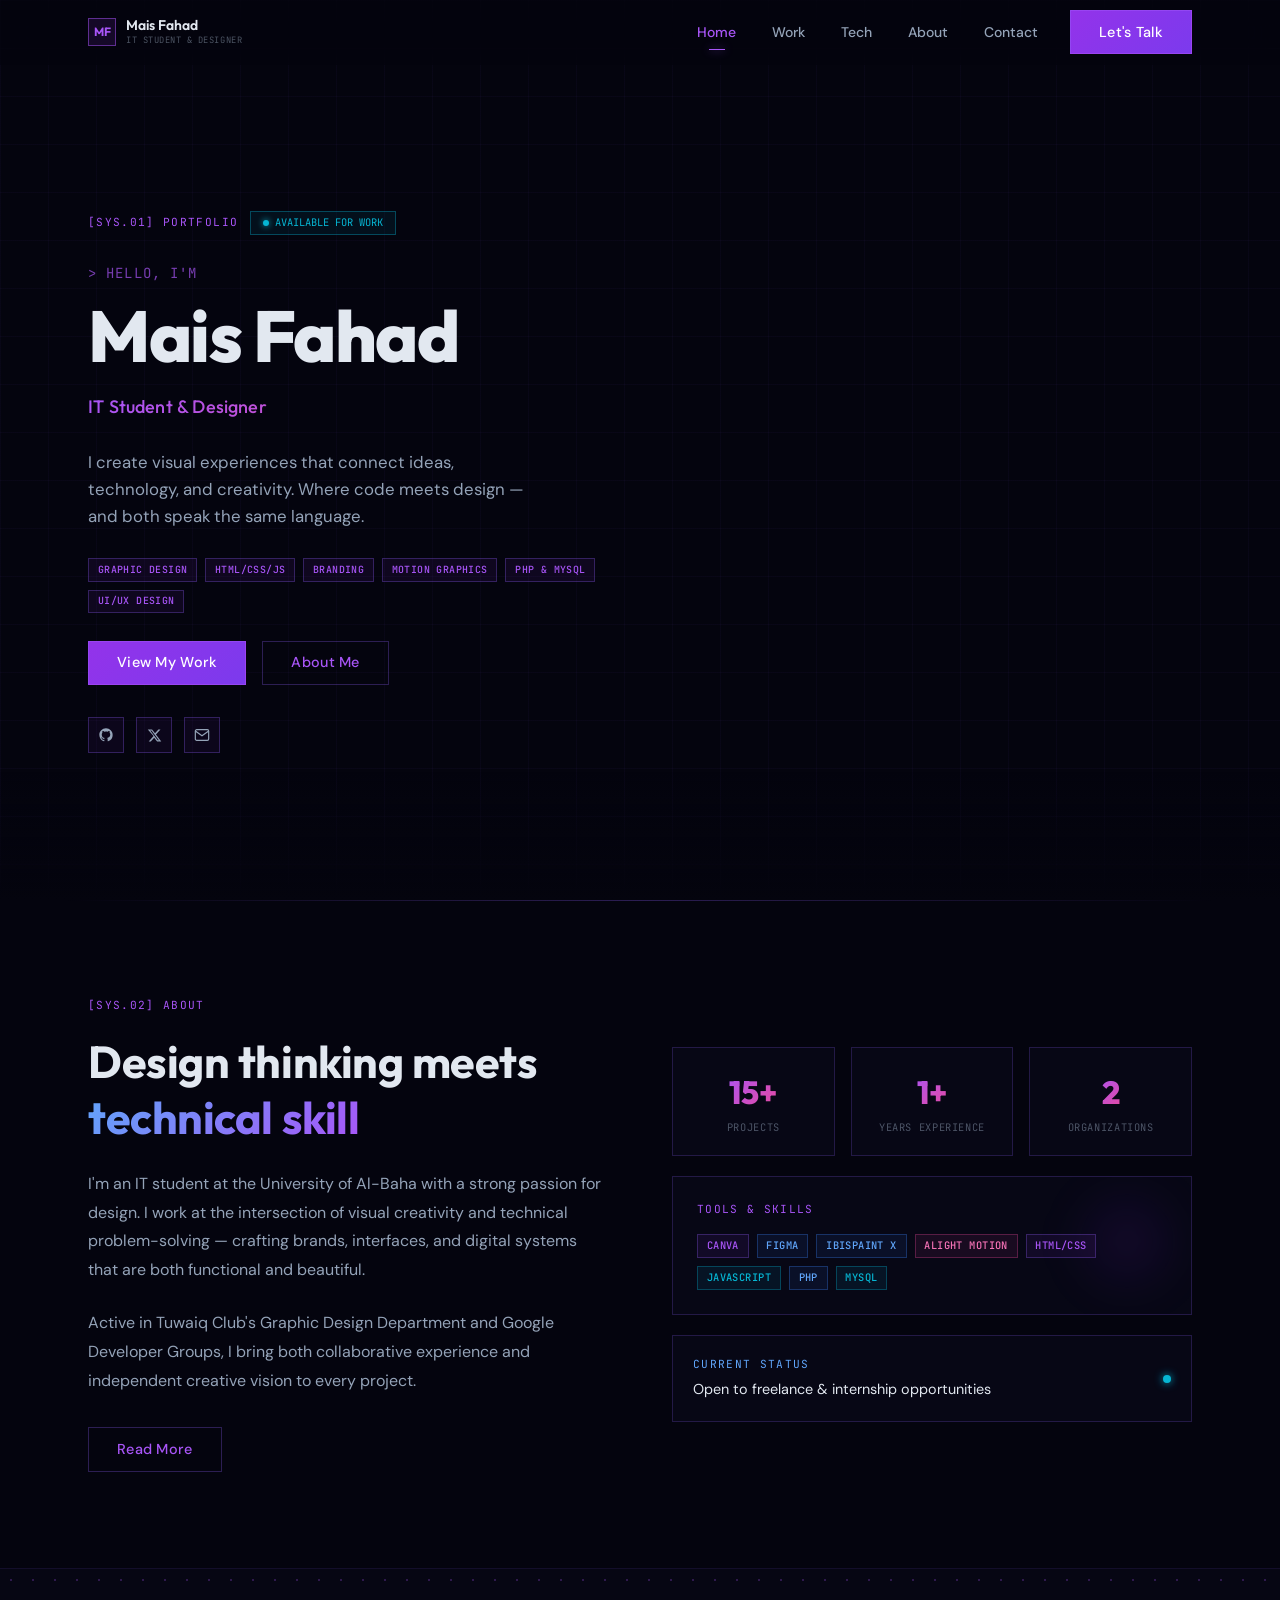
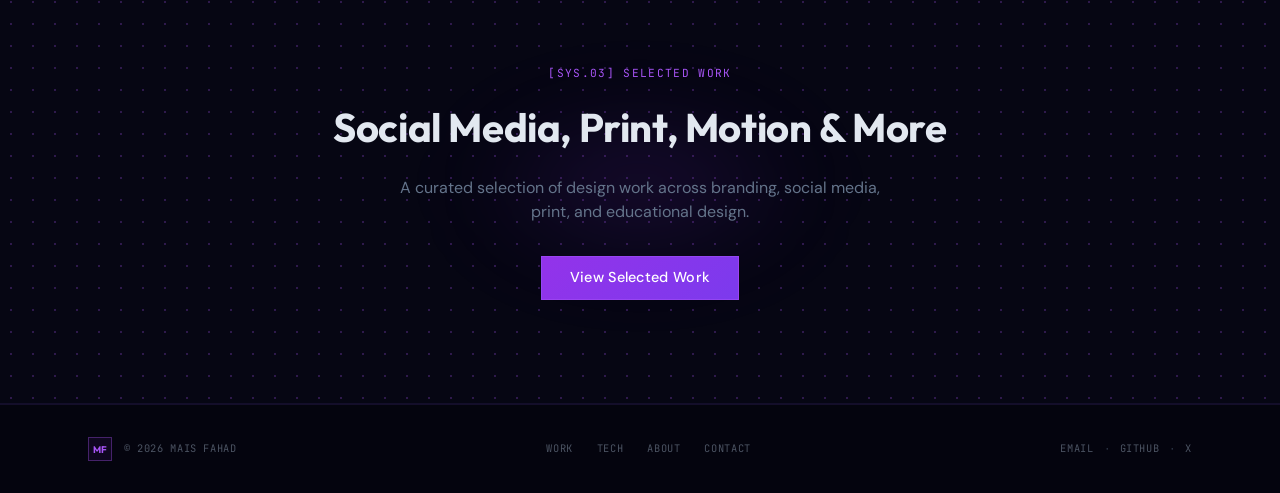
==== commit d88d29e6: "ind" ====
--- a/index.html
+++ b/index.html
@@ -77,12 +77,12 @@
       </p>
 
       <div class="home-hero__skills">
-          <span class="tag home-hero__skill">UI/UX Design</span>
           <span class="tag home-hero__skill">Graphic Design</span>
+          <span class="tag home-hero__skill">HTML/CSS/JS</span>
           <span class="tag home-hero__skill">Branding</span>
           <span class="tag home-hero__skill">Motion Graphics</span>
-          <span class="tag home-hero__skill">HTML/CSS/JS</span>
           <span class="tag home-hero__skill">PHP &amp; MySQL</span>
+          <span class="tag home-hero__skill">UI/UX Design</span>
       </div>
 
       <div class="home-hero__actions">
@@ -205,11 +205,11 @@
     <div class="home-about__side">
       <div class="home-stats">
           <div class="neon-card home-stat">
-            <span class="home-stat__value">9+</span>
+            <span class="home-stat__value">15+</span>
             <span class="label-mono">PROJECTS</span>
           </div>
           <div class="neon-card home-stat">
-            <span class="home-stat__value">2+</span>
+            <span class="home-stat__value">1+</span>
             <span class="label-mono">YEARS EXPERIENCE</span>
           </div>
           <div class="neon-card home-stat">
@@ -222,10 +222,10 @@
         <div class="home-tools__glow" aria-hidden="true"></div>
         <div class="section-label home-tools__label">TOOLS &amp; SKILLS</div>
         <div class="home-tools__list">
-            <span class="tag">Figma</span>
-            <span class="tag tag-blue">Illustrator</span>
-            <span class="tag tag-blue">Photoshop</span>
-            <span class="tag tag-pink">After Effects</span>
+            <span class="tag">Canva</span>
+            <span class="tag tag-blue">Figma</span>
+            <span class="tag tag-blue">ibisPaint X </span>
+            <span class="tag tag-pink">Alight Motion</span>
             <span class="tag">HTML/CSS</span>
             <span class="tag tag-cyan">JavaScript</span>
             <span class="tag tag-blue">PHP</span>
@@ -250,7 +250,7 @@
   <div class="home-cta__glow" aria-hidden="true"></div>
   <div class="home-cta__inner">
     <div class="section-label home-cta__label">[SYS.03] SELECTED WORK</div>
-    <h2 class="home-heading home-cta__title">Branding, Print, Motion &amp; More</h2>
+    <h2 class="home-heading home-cta__title">Social Media, Print, Motion &amp; More</h2>
     <p class="home-cta__text">
       A curated selection of design work across branding, social media, print, and educational design.
     </p>
--- a/css/style.css
+++ b/css/style.css
@@ -133,7 +133,6 @@
 
 img, svg, video, canvas, audio, iframe, embed, object {
   display: block;
-  vertical-align: middle;
 }
 
 img, video {
@@ -1172,6 +1171,7 @@
 }
 
 /* Full-size layers inside the thumbnail */
+.work-card__image,
 .work-card__bg,
 .work-card__dots,
 .work-card__glow-wrap,
@@ -1182,12 +1182,22 @@
   inset: 0;
 }
 
+.work-card__image {
+  width: 100%;
+  height: 100%;
+  object-fit: cover;
+  display: block;
+  z-index: 1;
+}
+
 .work-card__bg {
+  z-index: 0;
   background: linear-gradient(135deg, rgba(var(--c1-rgb), calc(48 / 255)) 0%, rgba(var(--c2-rgb), calc(32 / 255)) 50%, rgba(4, 4, 14, 0.8) 100%);
   transition: scale 0.5s var(--ease-default);
 }
 
 .work-card__dots {
+  z-index: 2;
   background-image: radial-gradient(circle, rgba(var(--c1-rgb), calc(64 / 255)) 1px, transparent 1px);
   background-size: 18px 18px;
   opacity: 0.5;
@@ -1196,6 +1206,7 @@
 .work-card__glow-wrap,
 .work-card__hover,
 .work-placeholder__center {
+  z-index: 3;
   display: flex;
   align-items: center;
   justify-content: center;
@@ -1211,6 +1222,7 @@
 
 .work-card__corner {
   position: absolute;
+  z-index: 4;
   top: 0.75rem;
 }
 
@@ -1223,6 +1235,7 @@
 
 /* Hover overlay ("View Project") */
 .work-card__hover {
+  z-index: 5;
   opacity: 0;
   transition: opacity 0.3s var(--ease-default);
 }
@@ -1241,6 +1254,7 @@
 
 .work-card__line {
   position: absolute;
+  z-index: 4;
   bottom: 0;
   left: 0;
   right: 0;
@@ -1327,62 +1341,6 @@
   .work-card:hover .work-card__bg { scale: 1.05; }
   .work-card:hover .work-card__hover,
   .work-card:hover .work-card__arrow { opacity: 1; }
-}
-
-/* ---- "Upcoming" placeholder card ---- */
-.work-placeholder {
-  display: flex;
-  flex-direction: column;
-  overflow: hidden;
-  border: 1px dashed rgba(var(--o-rgb), calc(37 / 255));
-  background: rgba(9, 9, 25, 0.3);
-}
-
-.work-placeholder__dots {
-  background-image: radial-gradient(circle, rgba(var(--o-rgb), calc(21 / 255)) 1px, transparent 1px);
-  background-size: 18px 18px;
-}
-
-.work-placeholder__badge {
-  display: flex;
-  align-items: center;
-  gap: 0.5rem;
-  border: 1px dashed rgba(var(--o-rgb), calc(48 / 255));
-  padding: 0.4rem 0.8rem;
-}
-
-.work-placeholder__badge-text {
-  color: rgba(var(--o-rgb), calc(80 / 255));
-  font-size: 0.6rem;
-  letter-spacing: 0.1em;
-}
-
-.work-placeholder__line {
-  position: absolute;
-  bottom: 0;
-  left: 0;
-  right: 0;
-  height: 1px;
-  background: linear-gradient(90deg, rgba(var(--o-rgb), calc(48 / 255)), transparent);
-}
-
-.work-placeholder__bar-title {
-  height: 0.75rem;
-  width: 8rem;
-  background: rgba(var(--o-rgb), calc(18 / 255));
-  border: 1px dashed rgba(var(--o-rgb), calc(32 / 255));
-}
-
-.work-placeholder__bar-tag {
-  height: 1rem;
-  width: 4rem;
-  background: rgba(var(--o-rgb), calc(13 / 255));
-  border: 1px dashed rgba(var(--o-rgb), calc(32 / 255));
-}
-
-/* The placeholder's meta row does not wrap */
-.work-placeholder .work-card__meta {
-  flex-wrap: nowrap;
 }
 
 /* ---- Work: responsive ---- */
@@ -1505,80 +1463,6 @@
   color: #e2e8f0;
 }
 
-/* ---- Banner ---- */
-.project-banner {
-  position: relative;
-  width: 100%;
-  margin-bottom: 5rem;
-  overflow: hidden;
-  aspect-ratio: 21 / 9;
-}
-
-.project-banner__bg,
-.project-banner__dots,
-.project-banner__layer {
-  position: absolute;
-  inset: 0;
-}
-
-.project-banner__bg {
-  background: linear-gradient(135deg, rgba(var(--c1-rgb), calc(37 / 255)) 0%, rgba(var(--c2-rgb), calc(24 / 255)) 50%, rgba(4, 4, 14, 0.85) 100%);
-}
-
-.project-banner__dots {
-  background-image: radial-gradient(circle, rgba(var(--c1-rgb), calc(53 / 255)) 1px, transparent 1px);
-  background-size: 24px 24px;
-}
-
-.project-banner__layer {
-  display: flex;
-  align-items: center;
-  justify-content: center;
-}
-
-.project-banner__glow {
-  width: 300px;
-  height: 300px;
-  border-radius: 50%;
-  background: radial-gradient(circle, rgba(var(--c1-rgb), calc(40 / 255)) 0%, transparent 70%);
-  filter: blur(60px);
-}
-
-.project-banner__center { text-align: center; }
-
-.project-banner__title {
-  font-family: 'Outfit', sans-serif;
-  font-size: 4rem;
-  font-weight: 300;
-  color: rgba(var(--c1-rgb), calc(144 / 255));
-  letter-spacing: 0.3em;
-  text-transform: uppercase;
-}
-
-.project-banner__subtitle {
-  margin-top: 0.5rem;
-  color: rgba(var(--c2-rgb), calc(112 / 255));
-  letter-spacing: 0.18em;
-}
-
-.project-banner__corner {
-  position: absolute;
-  top: 1rem;
-  font-size: 0.6rem;
-}
-
-.project-banner__corner--left { left: 1rem; }
-.project-banner__corner--right { right: 1rem; }
-
-.project-banner__line {
-  position: absolute;
-  bottom: 0;
-  left: 0;
-  right: 0;
-  height: 1px;
-  background: linear-gradient(90deg, transparent, rgba(var(--c1-rgb), calc(80 / 255)), transparent);
-}
-
 /* ---- Section cards ---- */
 .project-sections {
   display: flex;
@@ -1692,26 +1576,6 @@
 
 .project-type-row__role { color: #a855f7; }
 
-/* ---- Florra: visual elements ---- */
-.project-elements {
-  display: grid;
-  grid-template-columns: repeat(3, minmax(0, 1fr));
-  gap: 0.75rem;
-}
-
-.project-element {
-  padding: 0.625rem 0.75rem;
-  text-align: center;
-  border: 1px solid rgba(147, 51, 234, 0.2);
-  background: rgba(9, 9, 25, 0.5);
-}
-
-.project-element__text {
-  font-family: 'DM Sans', sans-serif;
-  font-size: 0.78rem;
-  color: #94a3b8;
-}
-
 /* ---- Mockup tiles (applications / deliverables) ---- */
 .project-tiles {
   display: grid;
@@ -1724,7 +1588,7 @@
   overflow: hidden;
   aspect-ratio: 4 / 3;
   border: 1px solid rgba(var(--b-rgb), calc(32 / 255));
-  background: linear-gradient(135deg, rgba(var(--b-rgb), calc(20 / 255)) 0%, rgba(var(--a-rgb), calc(24 / 255)) 100%);
+  background: linear-gradient(135deg, rgba(var(--b-rgb), calc(20 / 255)) 0%, rgba(var(--a-rgb), calc(24 / 255)) 100%);  
 }
 
 .project-tile--1 { background: linear-gradient(135deg, rgba(var(--b-rgb), calc(31 / 255)) 0%, rgba(var(--a-rgb), calc(24 / 255)) 100%); }
@@ -1751,153 +1615,6 @@
   font-size: 0.55rem;
   color: rgba(var(--b-rgb), calc(112 / 255));
 }
-
-/* ---- Florra: final identity ---- */
-.project-final {
-  position: relative;
-  width: 100%;
-  overflow: hidden;
-  aspect-ratio: 16 / 6;
-}
-
-.project-final__bg,
-.project-final__dots,
-.project-final__center {
-  position: absolute;
-  inset: 0;
-}
-
-.project-final__bg {
-  background: linear-gradient(135deg, rgba(122, 140, 110, 0.15) 0%, rgba(212, 196, 160, 0.1) 50%, rgba(61, 74, 50, 0.2) 100%);
-}
-
-.project-final__dots {
-  background-image: radial-gradient(circle, rgba(212, 196, 160, 0.25) 1px, transparent 1px);
-  background-size: 20px 20px;
-}
-
-.project-final__center {
-  display: flex;
-  align-items: center;
-  justify-content: center;
-}
-
-.project-final__word {
-  font-family: 'Outfit', sans-serif;
-  font-size: 3.5rem;
-  font-weight: 300;
-  color: rgba(212, 196, 160, 0.5);
-  letter-spacing: 0.4em;
-  text-transform: uppercase;
-}
-
-.project-final__palette {
-  position: absolute;
-  bottom: 0.75rem;
-  left: 0;
-  right: 0;
-  display: flex;
-  justify-content: center;
-  gap: 1rem;
-}
-
-.project-final__dot {
-  width: 0.75rem;
-  height: 0.75rem;
-  background: var(--swatch);
-}
-
-/* ---- Generic: visual direction ---- */
-.project-direction {
-  position: relative;
-  width: 100%;
-  overflow: hidden;
-  aspect-ratio: 21 / 6;
-}
-
-.project-direction__bg,
-.project-direction__dots,
-.project-direction__swatches {
-  position: absolute;
-  inset: 0;
-}
-
-.project-direction__bg {
-  background: linear-gradient(135deg, rgba(var(--c1-rgb), calc(24 / 255)) 0%, rgba(var(--c2-rgb), calc(18 / 255)) 50%, rgba(4, 4, 14, 0.8) 100%);
-}
-
-.project-direction__dots {
-  background-image: radial-gradient(circle, rgba(var(--c1-rgb), calc(48 / 255)) 1px, transparent 1px);
-  background-size: 20px 20px;
-}
-
-.project-direction__swatches {
-  display: flex;
-  align-items: center;
-  justify-content: center;
-  gap: 16px;
-}
-
-.project-swatch-square {
-  width: 60px;
-  height: 60px;
-  border: 1px solid rgba(var(--c1-rgb), calc(64 / 255));
-}
-
-.project-swatch-square--0 { background: linear-gradient(135deg, rgba(var(--c1-rgb), calc(48 / 255)) 0%, rgba(var(--c2-rgb), calc(36 / 255)) 100%); }
-.project-swatch-square--1 { background: linear-gradient(135deg, rgba(var(--c1-rgb), calc(64 / 255)) 0%, rgba(var(--c2-rgb), calc(48 / 255)) 100%); }
-.project-swatch-square--2 { background: linear-gradient(135deg, rgba(var(--c1-rgb), calc(80 / 255)) 0%, rgba(var(--c2-rgb), calc(60 / 255)) 100%); }
-
-.project-direction__caption {
-  position: absolute;
-  bottom: 0.5rem;
-  left: 1rem;
-  font-size: 0.55rem;
-  color: rgba(var(--c1-rgb), calc(96 / 255));
-}
-
-/* ---- Generic: "case study coming soon" card ---- */
-.project-cta {
-  display: flex;
-  flex-direction: column;
-  align-items: center;
-  justify-content: space-between;
-  gap: 1.5rem;
-  padding: 2rem;
-}
-
-.project-cta,
-.project-cta:hover {
-  border-color: rgba(var(--c1-rgb), calc(37 / 255));
-}
-
-.project-cta__label {
-  margin-bottom: 0.5rem;
-  color: var(--c1);
-}
-
-.project-cta__text {
-  font-family: 'DM Sans', sans-serif;
-  font-size: 0.9rem;
-  color: #64748b;
-}
-
-.project-cta__status {
-  display: flex;
-  align-items: center;
-  gap: 0.5rem;
-  flex-shrink: 0;
-}
-
-.project-cta__dot {
-  width: 0.5rem;
-  height: 0.5rem;
-  border-radius: 9999px;
-  background: var(--c1);
-  opacity: 0.6;
-}
-
-.project-cta__status-text { color: rgba(var(--c1-rgb), calc(128 / 255)); }
 
 /* ---- Previous / next navigation ---- */
 .project-divider {
@@ -1960,6 +1677,50 @@
   .project-hero { grid-template-columns: repeat(2, minmax(0, 1fr)); }
 }
 
+.project-tile__image {
+  width: 100%;
+  max-width: 100%;
+  height: auto;
+  max-height: 70vh;
+  object-fit: contain;
+}
+/* Video inside project gallery */
+.project-tile {
+  overflow: hidden;
+}
+
+.project-tile__dots {
+  z-index: 1;
+  pointer-events: none;
+}
+.project-tile__caption {
+  pointer-events: none;
+}
+.project-tile:has(video) {
+  aspect-ratio: auto;
+  min-height: 320px;
+  min-width: 620px
+}
+/* Allow video controls to receive mouse/touch input */
+.project-tile__image {
+  position: relative;
+  z-index: 10;
+  pointer-events: auto !important;
+  inset: 0;
+  width: 100%;
+  height: 100%;
+  object-fit: contain;
+  display: block;
+  padding: 0.35rem;
+}
+
+
+.project-tile::before,
+.project-tile::after,
+.project-tile__dots,
+.project-tile__caption {
+  pointer-events: none !important;
+}
 
 /* ==========================================================================
    PAGE: TECH  (tech.html)
@@ -2116,8 +1877,12 @@
   top: 0.75rem;
   left: 0.75rem;
   font-size: 0.55rem;
-}
-
+  border-radius: 0.25rem;
+}
+img {
+  border-radius: 20px;
+  padding: 10px;
+}
 .tech-card__rule-wrap {
   position: absolute;
   bottom: 0.75rem;
@@ -2483,14 +2248,14 @@
 }
 
 /* bar length per skill */
-.about-skill--ui-ux      { --level: 90%; }
-.about-skill--graphic    { --level: 92%; }
-.about-skill--branding   { --level: 85%; }
-.about-skill--motion     { --level: 75%; }
-.about-skill--html-css   { --level: 88%; }
-.about-skill--javascript { --level: 72%; }
-.about-skill--php        { --level: 65%; }
-.about-skill--mysql      { --level: 68%; }
+.about-skill--ui-ux      { --level: 75%; }
+.about-skill--graphic    { --level: 100%; }
+.about-skill--branding   { --level: 80%; }
+.about-skill--motion     { --level: 85%; }
+.about-skill--html-css   { --level: 95%; }
+.about-skill--javascript { --level: 88%; }
+.about-skill--php        { --level: 80%; }
+.about-skill--mysql      { --level: 80%; }
 
 .about-skill {
   display: flex;
